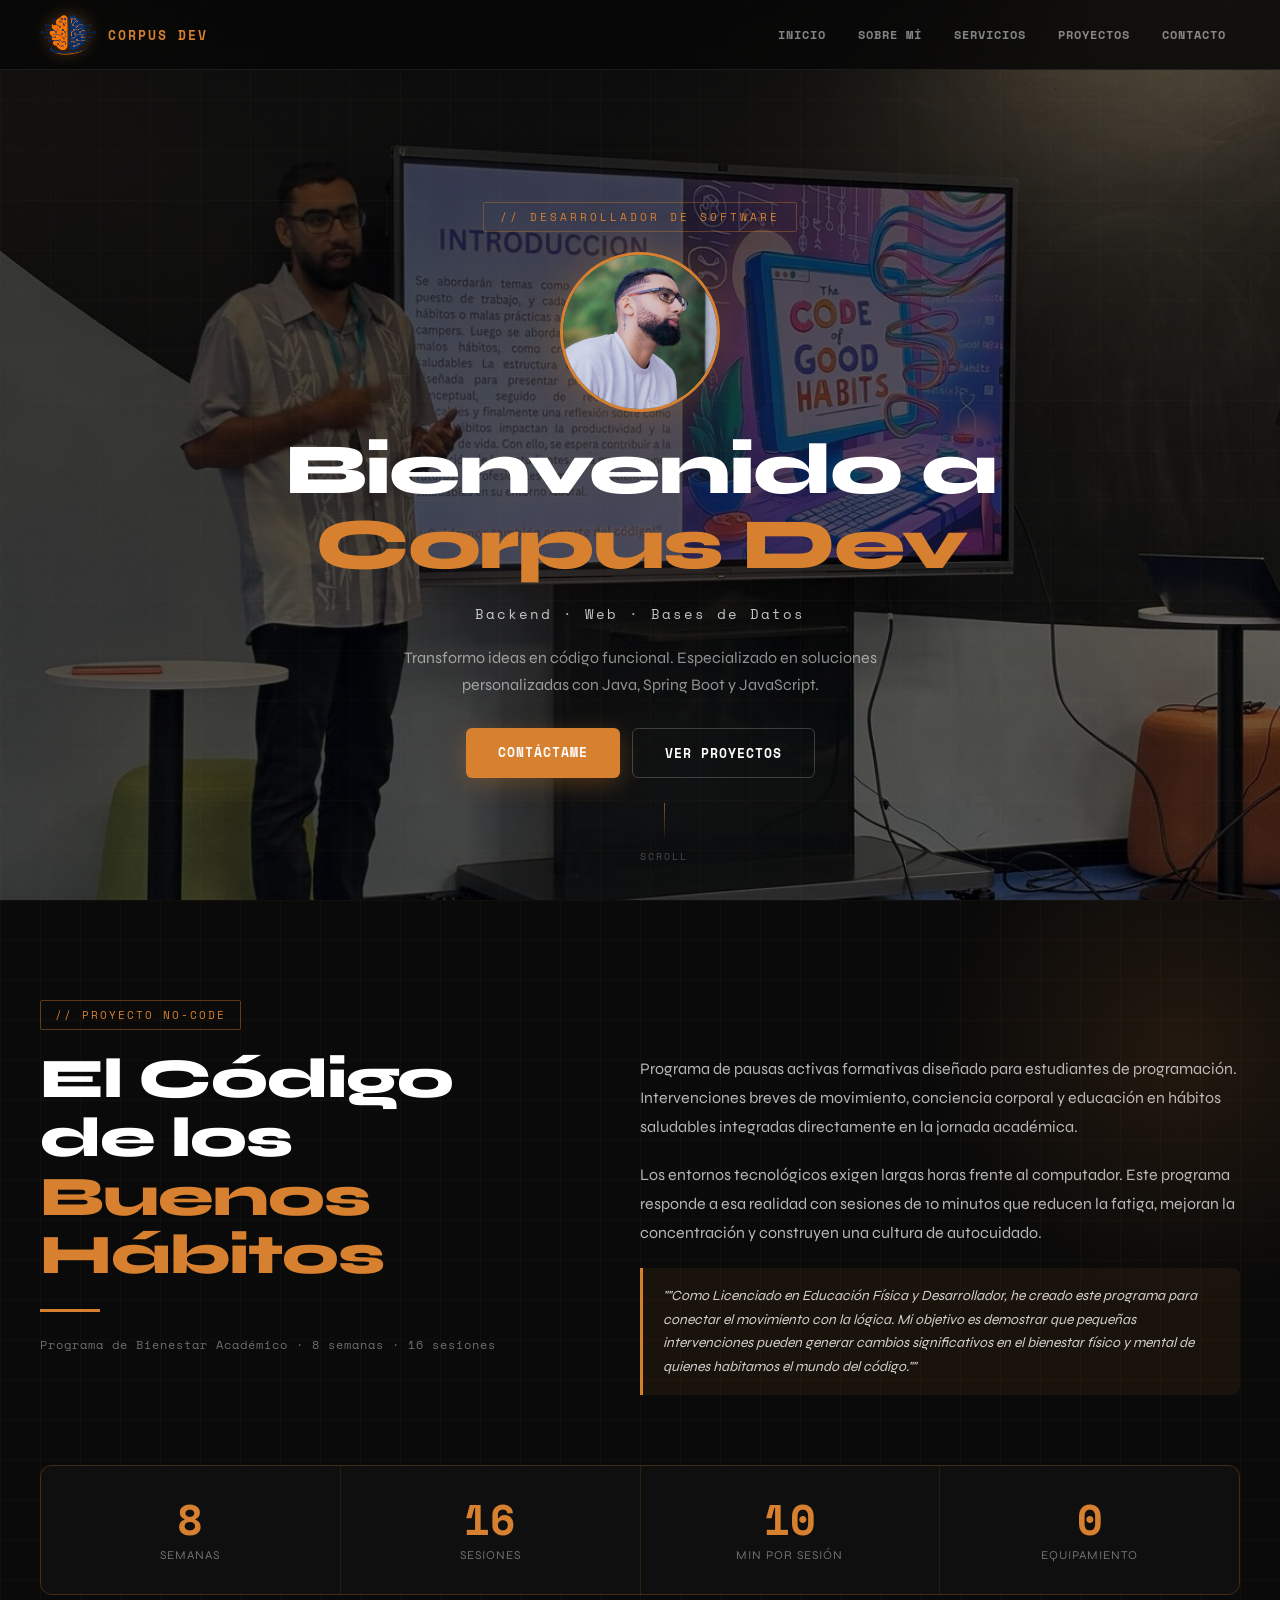
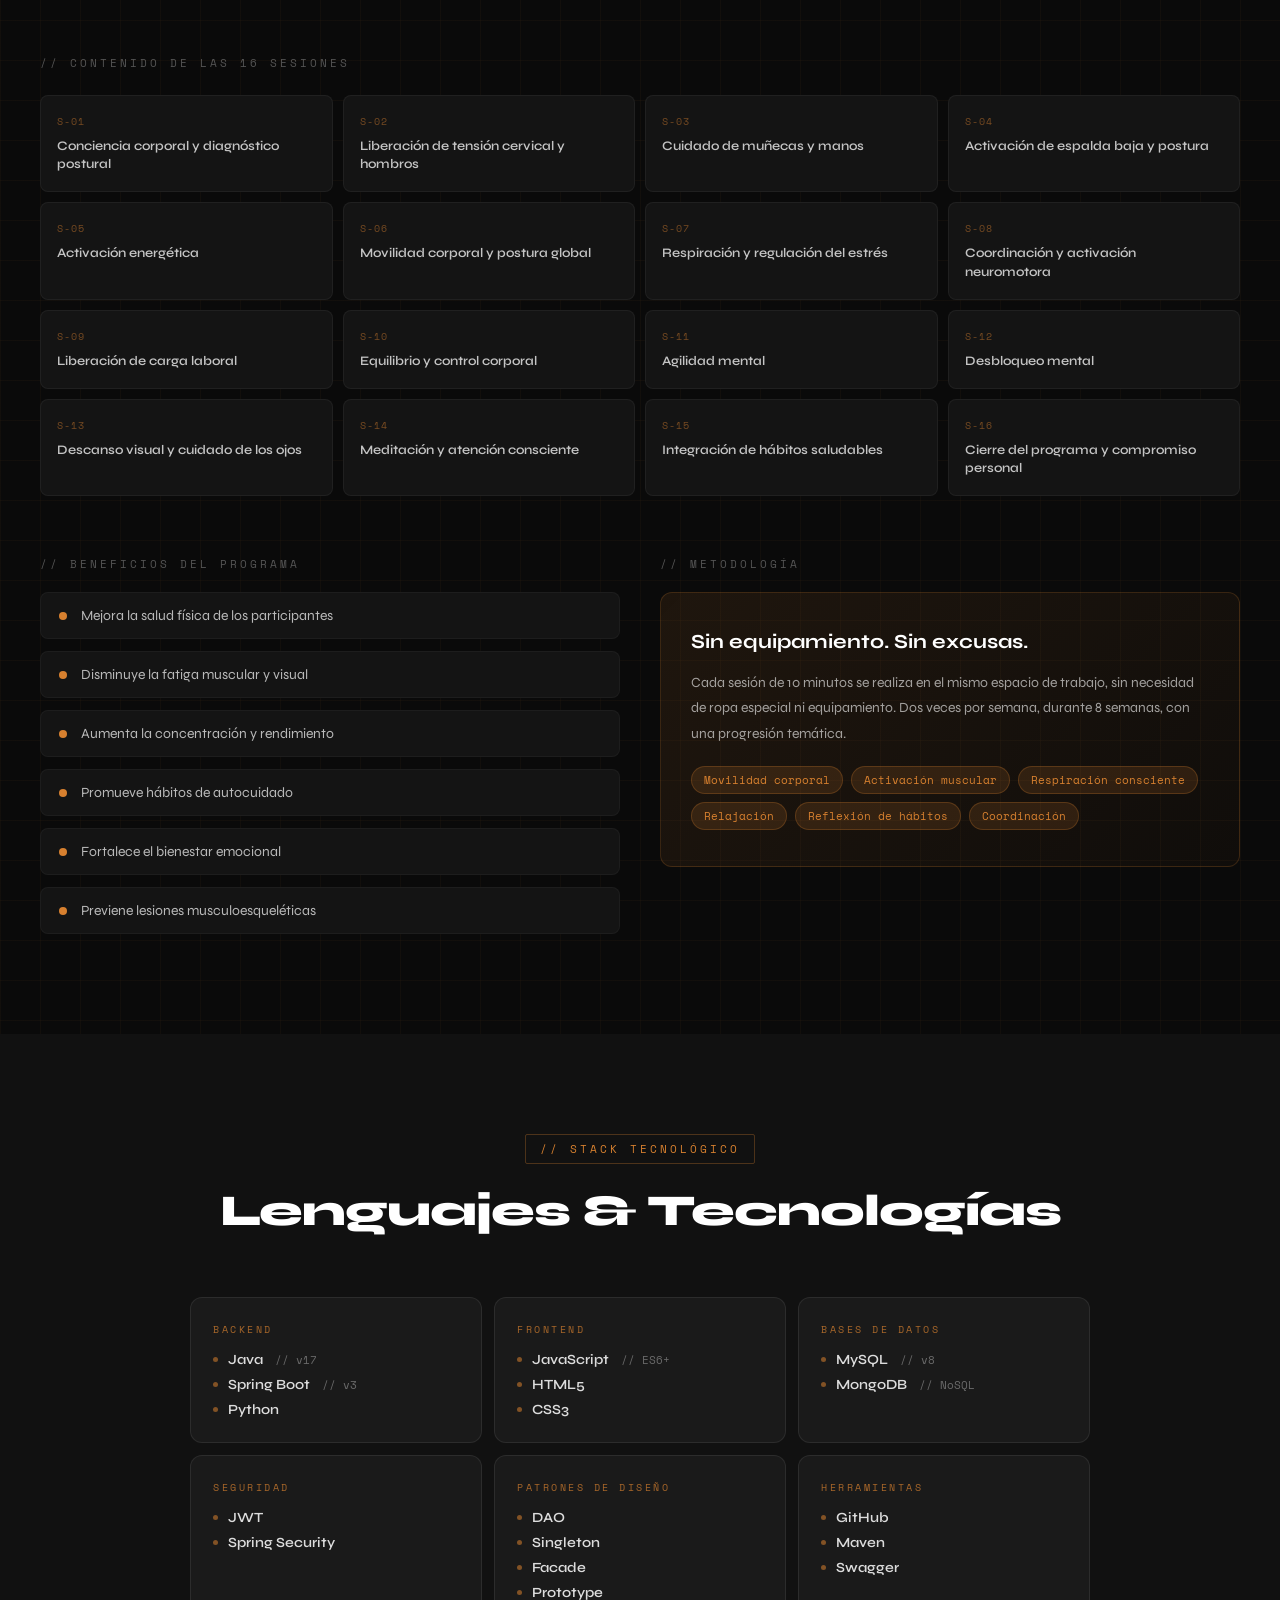
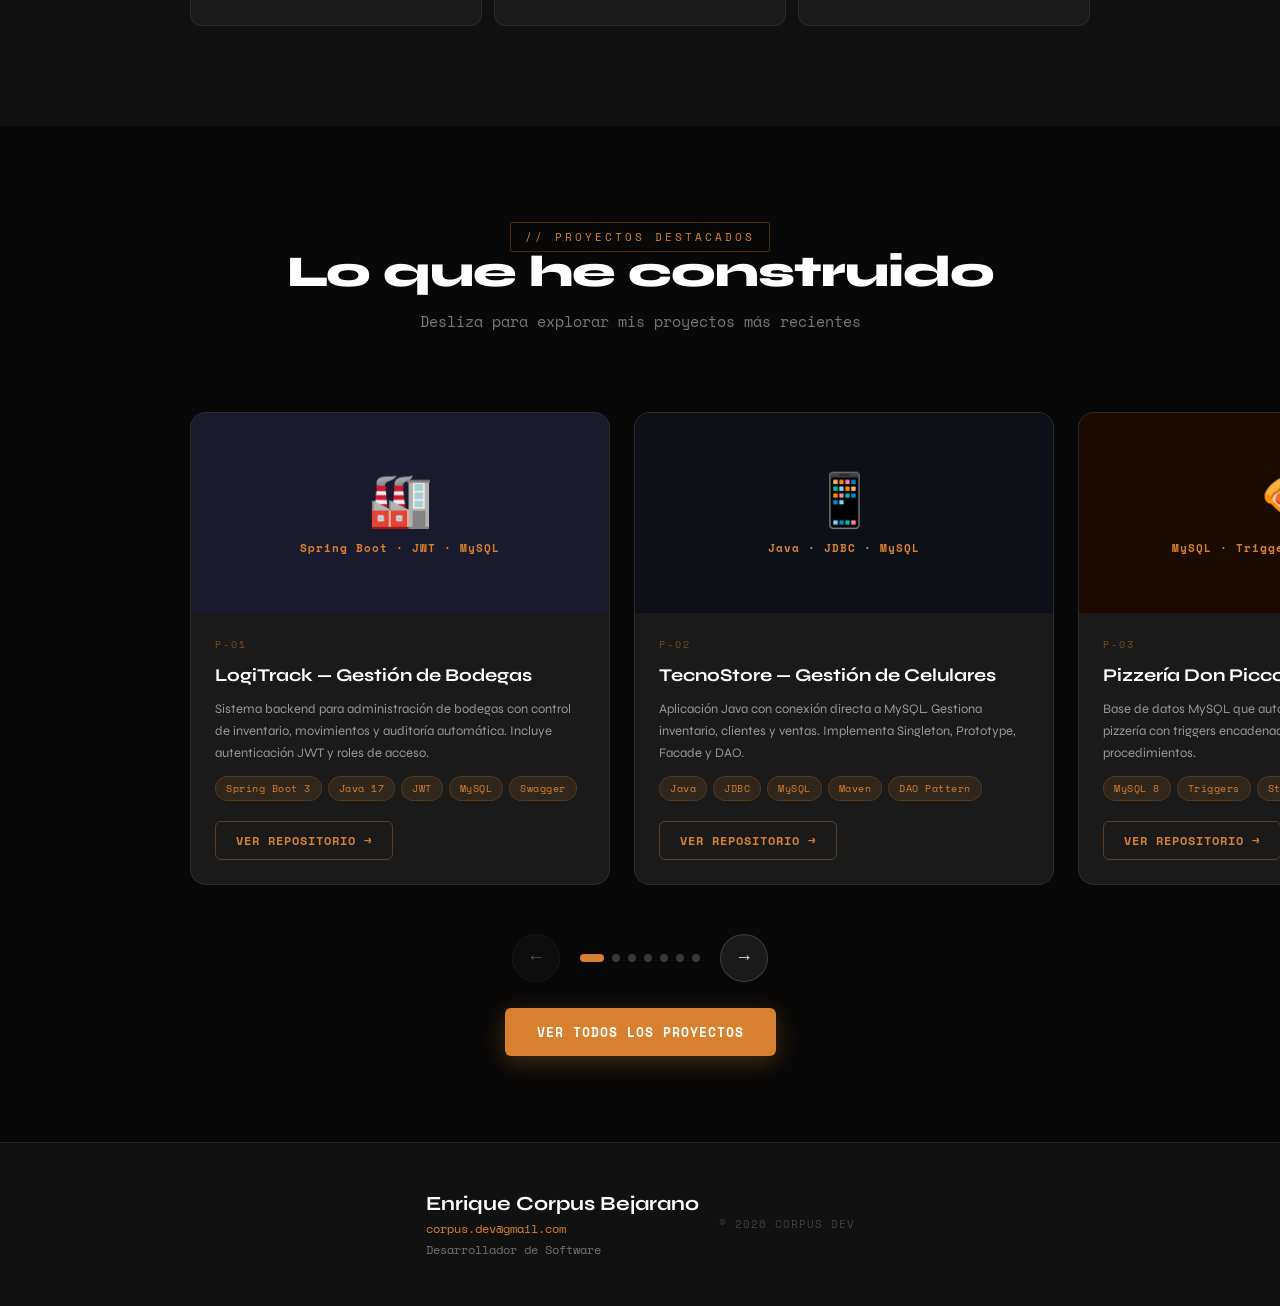
==== index.html @ 76b20036 "Feat: :sparkles: Update designe" ====
<!DOCTYPE html>
<html lang="es">
<head>
    <meta charset="UTF-8">
    <meta name="viewport" content="width=device-width, initial-scale=1.0">
    <title>Portafolio Corpus Dev</title>
    <link rel="icon" type="image/png" href="./img/opcion3.png">
    <link rel="preconnect" href="https://fonts.googleapis.com">
    <link rel="preconnect" href="https://fonts.gstatic.com" crossorigin>
    <link href="https://fonts.googleapis.com/css2?family=Space+Mono:wght@400;700&family=Syne:wght@400;600;700;800&display=swap" rel="stylesheet">
    <style>
        /* ============================================================
           VARIABLES & RESET
        ============================================================ */
        :root {
            --naranja: #d7802f;
            --naranja-vivo: #f09040;
            --negro: #080808;
            --gris-oscuro: #111111;
            --gris-mid: #1a1a1a;
            --gris-borde: rgba(255,255,255,0.08);
            --blanco: #ffffff;
            --blanco-suave: rgba(255,255,255,0.75);
            --font-display: 'Syne', sans-serif;
            --font-mono: 'Space Mono', monospace;
        }

        *, *::before, *::after { box-sizing: border-box; margin: 0; padding: 0; }

        html { scroll-behavior: smooth; }

        body {
            background: var(--negro);
            color: var(--blanco);
            font-family: var(--font-display);
            overflow-x: hidden;
        }

        .container {
            max-width: 1280px;
            margin: 0 auto;
            padding: 0 32px;
        }

        /* ============================================================
           HEADER / NAV
        ============================================================ */
        header {
            position: fixed;
            top: 0; left: 0; right: 0;
            z-index: 100;
            padding: 0 40px;
            height: 70px;
            display: flex;
            align-items: center;
            justify-content: space-between;
            background: rgba(8,8,8,0.85);
            backdrop-filter: blur(20px);
            border-bottom: 1px solid var(--gris-borde);
            transition: background 0.3s;
        }

        .logo-link {
            display: flex;
            align-items: center;
            gap: 12px;
            text-decoration: none;
        }

        .logo-img {
            height: 40px;
            width: auto;
            filter: drop-shadow(0 0 8px rgba(215,128,47,0.4));
            transition: filter 0.3s;
        }

        .logo-img:hover { filter: drop-shadow(0 0 14px rgba(215,128,47,0.8)); }

        .logo-texto {
            font-family: var(--font-mono);
            font-size: 13px;
            font-weight: 700;
            color: var(--naranja);
            letter-spacing: 2px;
        }

        header nav {
            display: flex;
            align-items: center;
            gap: 4px;
        }

        header nav a {
            font-family: var(--font-mono);
            font-size: 12px;
            font-weight: 700;
            color: rgba(255,255,255,0.5);
            text-decoration: none;
            padding: 8px 14px;
            border-radius: 6px;
            letter-spacing: 1px;
            text-transform: uppercase;
            transition: color 0.2s, background 0.2s;
        }

        header nav a:hover {
            color: var(--naranja);
            background: rgba(215,128,47,0.08);
        }

        /* ============================================================
           HERO / PERFIL
        ============================================================ */
        #perfil {
            min-height: 100vh;
            display: flex;
            align-items: center;
            justify-content: center;
            text-align: center;
            position: relative;
            overflow: hidden;
            background-image:
                linear-gradient(135deg, rgba(0,0,0,0.75), rgba(0,0,0,0.55)),
                url(./img/portada.jpeg);
            background-repeat: no-repeat;
            background-size: cover;
            background-position: center top;
            background-attachment: fixed;
        }

        /* Overlay grid sutil encima de la foto */
        #perfil::before {
            content: '';
            position: absolute;
            inset: 0;
            background-image:
                linear-gradient(rgba(215,128,47,0.03) 1px, transparent 1px),
                linear-gradient(90deg, rgba(215,128,47,0.03) 1px, transparent 1px);
            background-size: 50px 50px;
            pointer-events: none;
        }

        /* Orbe central naranja suave */
        #perfil::after {
            content: '';
            position: absolute;
            top: 50%; left: 50%;
            transform: translate(-50%, -50%);
            width: 700px; height: 700px;
            background: radial-gradient(circle, rgba(215,128,47,0.07) 0%, transparent 65%);
            pointer-events: none;
        }

        .perfil-inner {
            position: relative;
            z-index: 1;
            display: flex;
            flex-direction: column;
            align-items: center;
            gap: 20px;
            padding-top: 80px;
        }

        .perfil-badge {
            font-family: var(--font-mono);
            font-size: 11px;
            color: var(--naranja);
            letter-spacing: 3px;
            text-transform: uppercase;
            border: 1px solid rgba(215,128,47,0.35);
            padding: 6px 16px;
            border-radius: 2px;
            animation: fadeDown 0.8s ease both;
        }

        .perfil-imagen {
            width: 160px;
            height: 160px;
            border-radius: 50%;
            object-fit: cover;
            border: 3px solid var(--naranja);
            box-shadow: 0 0 40px rgba(215,128,47,0.25), 0 0 80px rgba(215,128,47,0.1);
            animation: fadeDown 0.8s 0.1s ease both;
            transition: box-shadow 0.3s, transform 0.3s;
        }

        .perfil-imagen:hover {
            transform: scale(1.05);
            box-shadow: 0 0 60px rgba(215,128,47,0.4), 0 0 100px rgba(215,128,47,0.15);
        }

        #perfil h1 {
            font-size: clamp(42px, 7vw, 72px);
            font-weight: 800;
            line-height: 1.05;
            letter-spacing: -2px;
            animation: fadeDown 0.8s 0.2s ease both;
        }

        #perfil h1 span { color: var(--naranja); }

        .subtitulo {
            font-family: var(--font-mono);
            font-size: 14px;
            color: var(--blanco-suave);
            letter-spacing: 2px;
            animation: fadeDown 0.8s 0.3s ease both;
        }

        .descripcion-perfil {
            max-width: 520px;
            font-size: 16px;
            color: rgba(255,255,255,0.55);
            line-height: 1.7;
            animation: fadeDown 0.8s 0.4s ease both;
        }

        .perfil-ctas {
            display: flex;
            gap: 12px;
            margin-top: 10px;
            flex-wrap: wrap;
            justify-content: center;
            animation: fadeDown 0.8s 0.5s ease both;
        }

        .btn-primary {
            background: var(--naranja);
            color: #fff;
            font-family: var(--font-mono);
            font-size: 13px;
            font-weight: 700;
            letter-spacing: 1px;
            text-transform: uppercase;
            text-decoration: none;
            padding: 14px 32px;
            border-radius: 6px;
            border: none;
            cursor: pointer;
            transition: background 0.2s, transform 0.2s, box-shadow 0.2s;
            box-shadow: 0 6px 24px rgba(215,128,47,0.3);
        }

        .btn-primary:hover {
            background: var(--naranja-vivo);
            transform: translateY(-3px);
            box-shadow: 0 12px 36px rgba(215,128,47,0.5);
        }

        .btn-outline {
            background: transparent;
            color: var(--blanco);
            font-family: var(--font-mono);
            font-size: 13px;
            font-weight: 700;
            letter-spacing: 1px;
            text-transform: uppercase;
            text-decoration: none;
            padding: 14px 32px;
            border-radius: 6px;
            border: 1px solid rgba(255,255,255,0.2);
            transition: border-color 0.2s, color 0.2s, transform 0.2s;
        }

        .btn-outline:hover {
            border-color: var(--naranja);
            color: var(--naranja);
            transform: translateY(-3px);
        }

        .scroll-hint {
            position: absolute;
            bottom: 36px;
            left: 50%;
            transform: translateX(-50%);
            display: flex;
            flex-direction: column;
            align-items: center;
            gap: 6px;
            animation: fadeDown 1s 0.8s ease both;
        }

        .scroll-hint span {
            font-family: var(--font-mono);
            font-size: 10px;
            color: rgba(255,255,255,0.25);
            letter-spacing: 2px;
            text-transform: uppercase;
        }

        .scroll-line {
            width: 1px;
            height: 40px;
            background: linear-gradient(to bottom, rgba(215,128,47,0.6), transparent);
            animation: scrollPulse 2s infinite;
        }

        /* ============================================================
           SECCIÓN: HÁBITOS (heredada, mínimos cambios)
        ============================================================ */
        #habitos-section {
            position: relative;
            background: #0a0a0a;
            overflow: hidden;
            padding: 100px 20px;
        }

        #habitos-section::before {
            content: '';
            position: absolute;
            inset: 0;
            background-image:
                linear-gradient(rgba(215,128,47,0.04) 1px, transparent 1px),
                linear-gradient(90deg, rgba(215,128,47,0.04) 1px, transparent 1px);
            background-size: 40px 40px;
            pointer-events: none;
        }

        #habitos-section::after {
            content: '';
            position: absolute;
            top: -100px; right: -150px;
            width: 500px; height: 500px;
            background: radial-gradient(circle, rgba(215,128,47,0.12) 0%, transparent 70%);
            pointer-events: none;
        }

        .habitos-inner { max-width: 1200px; margin: 0 auto; position: relative; z-index: 1; }

        .habitos-top { display: flex; align-items: flex-start; gap: 60px; margin-bottom: 70px; }

        .habitos-badge {
            display: inline-block;
            font-family: var(--font-mono);
            font-size: 11px;
            color: var(--naranja);
            border: 1px solid rgba(215,128,47,0.4);
            padding: 6px 14px;
            border-radius: 2px;
            letter-spacing: 2px;
            text-transform: uppercase;
            margin-bottom: 20px;
        }

        .habitos-titulo-bloque { flex: 0 0 45%; }

        .habitos-titulo {
            font-family: var(--font-display);
            font-size: clamp(36px, 5vw, 56px);
            font-weight: 800;
            color: white;
            line-height: 1.05;
            letter-spacing: -1px;
        }

        .habitos-titulo span { color: var(--naranja); display: block; }

        .habitos-linea { width: 60px; height: 3px; background: var(--naranja); margin: 24px 0; }

        .habitos-tag-tipo {
            font-family: var(--font-mono);
            font-size: 12px;
            color: rgba(255,255,255,0.4);
            letter-spacing: 1px;
        }

        .habitos-desc-bloque { flex: 1; padding-top: 55px; }

        .habitos-desc { font-size: 16px; color: rgba(255,255,255,0.7); line-height: 1.8; margin-bottom: 20px; }

        .habitos-objetivo {
            background: rgba(215,128,47,0.08);
            border-left: 3px solid var(--naranja);
            padding: 16px 20px;
            border-radius: 0 8px 8px 0;
            font-size: 14px;
            color: rgba(255,255,255,0.8);
            line-height: 1.7;
            font-style: italic;
        }

        .habitos-stats {
            display: grid;
            grid-template-columns: repeat(4, 1fr);
            gap: 1px;
            background: rgba(215,128,47,0.15);
            border: 1px solid rgba(215,128,47,0.15);
            border-radius: 12px;
            overflow: hidden;
            margin-bottom: 60px;
        }

        .stat-item { background: #0f0f0f; padding: 32px 24px; text-align: center; transition: background 0.3s; }
        .stat-item:hover { background: rgba(215,128,47,0.06); }

        .stat-numero {
            font-family: var(--font-mono);
            font-size: 42px;
            font-weight: 700;
            color: var(--naranja);
            line-height: 1;
            margin-bottom: 8px;
        }

        .stat-label { font-size: 12px; color: rgba(255,255,255,0.4); letter-spacing: 1px; text-transform: uppercase; }

        .habitos-sesiones-titulo {
            font-family: var(--font-mono);
            font-size: 11px;
            color: rgba(255,255,255,0.3);
            letter-spacing: 3px;
            text-transform: uppercase;
            margin-bottom: 24px;
        }

        .sesiones-grid {
            display: grid;
            grid-template-columns: repeat(4, 1fr);
            gap: 10px;
            margin-bottom: 60px;
        }

        .sesion-item {
            background: #141414;
            border: 1px solid rgba(255,255,255,0.05);
            border-radius: 8px;
            padding: 18px 16px;
            transition: all 0.3s;
            cursor: default;
            position: relative;
            overflow: hidden;
        }

        .sesion-item::before {
            content: '';
            position: absolute;
            inset: 0;
            background: linear-gradient(135deg, rgba(215,128,47,0.06), transparent);
            opacity: 0;
            transition: opacity 0.3s;
        }

        .sesion-item:hover { border-color: rgba(215,128,47,0.35); transform: translateY(-3px); }
        .sesion-item:hover::before { opacity: 1; }

        .sesion-num {
            font-family: var(--font-mono);
            font-size: 10px;
            color: rgba(215,128,47,0.5);
            letter-spacing: 1px;
            margin-bottom: 8px;
        }

        .sesion-nombre { font-size: 13px; color: rgba(255,255,255,0.75); font-weight: 600; line-height: 1.4; }

        .habitos-bottom { display: grid; grid-template-columns: 1fr 1fr; gap: 40px; align-items: start; }

        .beneficios-titulo {
            font-family: var(--font-mono);
            font-size: 11px;
            color: rgba(255,255,255,0.3);
            letter-spacing: 3px;
            text-transform: uppercase;
            margin-bottom: 20px;
        }

        .beneficios-lista { display: flex; flex-direction: column; gap: 12px; }

        .beneficio-item {
            display: flex;
            align-items: center;
            gap: 14px;
            padding: 14px 18px;
            background: #141414;
            border-radius: 8px;
            border: 1px solid rgba(255,255,255,0.04);
            font-size: 14px;
            color: rgba(255,255,255,0.7);
            transition: all 0.25s;
        }

        .beneficio-item:hover { border-color: rgba(215,128,47,0.3); color: white; transform: translateX(6px); }

        .beneficio-dot { width: 8px; height: 8px; border-radius: 50%; background: var(--naranja); flex-shrink: 0; }

        .metodologia-box {
            background: linear-gradient(135deg, rgba(215,128,47,0.1), rgba(215,128,47,0.03));
            border: 1px solid rgba(215,128,47,0.2);
            border-radius: 12px;
            padding: 36px 30px;
        }

        .metodologia-box h3 { font-size: 20px; font-weight: 700; color: white; margin-bottom: 16px; }

        .metodologia-box p { font-size: 14px; color: rgba(255,255,255,0.6); line-height: 1.8; margin-bottom: 20px; }

        .metodologia-tags { display: flex; flex-wrap: wrap; gap: 8px; }

        .met-tag {
            font-family: var(--font-mono);
            font-size: 11px;
            background: rgba(215,128,47,0.15);
            color: var(--naranja);
            padding: 5px 12px;
            border-radius: 20px;
            border: 1px solid rgba(215,128,47,0.25);
        }

        /* ============================================================
           SECCIÓN: LENGUAJES / STACK
        ============================================================ */
        #lenguajes {
            padding: 100px 20px;
            background: var(--gris-oscuro);
            display: flex;
            flex-direction: column;
            align-items: center;
        }

        .section-label {
            font-family: var(--font-mono);
            font-size: 11px;
            color: var(--naranja);
            letter-spacing: 3px;
            text-transform: uppercase;
            border: 1px solid rgba(215,128,47,0.3);
            padding: 6px 14px;
            border-radius: 2px;
            margin-bottom: 20px;
        }

        #lenguajes h2 {
            font-size: clamp(28px, 4vw, 44px);
            font-weight: 800;
            margin-bottom: 60px;
            text-align: center;
            letter-spacing: -1px;
        }

        .stack-grid {
            display: grid;
            grid-template-columns: repeat(3, 1fr);
            gap: 12px;
            max-width: 900px;
            width: 100%;
        }

        .stack-card {
            background: var(--gris-mid);
            border: 1px solid var(--gris-borde);
            border-radius: 12px;
            padding: 24px 22px;
            transition: border-color 0.25s, background 0.25s, transform 0.25s;
            position: relative;
            overflow: hidden;
        }

        .stack-card::before {
            content: '';
            position: absolute;
            top: 0; left: 0;
            width: 3px;
            height: 0;
            background: var(--naranja);
            border-radius: 0 0 3px 0;
            transition: height 0.3s;
        }

        .stack-card:hover {
            border-color: rgba(215,128,47,0.3);
            background: #1f1f1f;
            transform: translateY(-4px);
        }

        .stack-card:hover::before { height: 100%; }

        .stack-cat {
            font-family: var(--font-mono);
            font-size: 10px;
            letter-spacing: 2.5px;
            text-transform: uppercase;
            color: var(--naranja);
            opacity: 0.75;
            margin-bottom: 14px;
        }

        .stack-items {
            display: flex;
            flex-direction: column;
            gap: 8px;
        }

        .stack-item {
            display: flex;
            align-items: center;
            gap: 10px;
            font-size: 14px;
            font-weight: 600;
            color: rgba(255,255,255,0.85);
            font-family: var(--font-display);
        }

        .stack-item::before {
            content: '';
            width: 5px;
            height: 5px;
            border-radius: 50%;
            background: var(--naranja);
            flex-shrink: 0;
            opacity: 0.55;
        }

        .stack-item .sub {
            font-size: 11px;
            font-weight: 400;
            color: rgba(255,255,255,0.35);
            font-family: var(--font-mono);
            margin-left: 2px;
        }

        @media (max-width: 680px) {
            .stack-grid { grid-template-columns: repeat(2, 1fr); }
        }

        @media (max-width: 400px) {
            .stack-grid { grid-template-columns: 1fr; }
        }

        /* ============================================================
           SECCIÓN: PROYECTOS DESTACADOS — CARRUSEL
        ============================================================ */
        #proyecto {
            padding: 100px 0;
            background: var(--negro);
            overflow: hidden;
        }

        .proyectos-header {
            text-align: center;
            margin-bottom: 64px;
            padding: 0 32px;
        }

        .proyectos-header h2 {
            font-size: clamp(28px, 4vw, 44px);
            font-weight: 800;
            letter-spacing: -1px;
            margin-bottom: 12px;
        }

        .proyectos-header p {
            font-size: 15px;
            color: rgba(255,255,255,0.45);
            font-family: var(--font-mono);
        }

        /* ---- CARRUSEL ---- */
        .carrusel-wrapper {
            position: relative;
        }

        .carrusel-track-outer {
            overflow: hidden;
            padding: 16px 0 40px;
        }

        .carrusel-track {
            display: flex;
            gap: 24px;
            transition: transform 0.5s cubic-bezier(0.25, 0.46, 0.45, 0.94);
            will-change: transform;
            padding: 0 calc((100vw - 900px) / 2);
        }

        .proyecto-card {
            flex: 0 0 420px;
            background: var(--gris-mid);
            border: 1px solid var(--gris-borde);
            border-radius: 16px;
            overflow: hidden;
            transition: border-color 0.3s, box-shadow 0.3s, transform 0.3s;
            display: flex;
            flex-direction: column;
        }

        .proyecto-card:hover {
            border-color: rgba(215,128,47,0.35);
            box-shadow: 0 24px 60px rgba(0,0,0,0.5);
            transform: translateY(-6px);
        }

        .proyecto-imagen-box {
            width: 100%;
            height: 200px;
            display: flex;
            flex-direction: column;
            align-items: center;
            justify-content: center;
            gap: 8px;
            font-size: 52px;
            position: relative;
            overflow: hidden;
        }

        .proyecto-imagen-box img {
            width: 100%;
            height: 100%;
            object-fit: cover;
        }

        .proyecto-stack {
            font-family: var(--font-mono);
            font-size: 11px;
            color: var(--naranja);
            font-weight: 700;
            letter-spacing: 1px;
        }

        .proyecto-contenido {
            padding: 24px;
            display: flex;
            flex-direction: column;
            gap: 12px;
            flex: 1;
        }

        .proyecto-num {
            font-family: var(--font-mono);
            font-size: 10px;
            color: rgba(215,128,47,0.5);
            letter-spacing: 2px;
        }

        .proyecto-titulo {
            font-size: 18px;
            font-weight: 700;
            color: var(--blanco);
            margin: 0;
        }

        .proyecto-descripcion {
            font-size: 13px;
            color: rgba(255,255,255,0.55);
            line-height: 1.7;
            flex: 1;
        }

        .proyecto-tecnologias {
            display: flex;
            flex-wrap: wrap;
            gap: 6px;
        }

        .tech-badge {
            font-family: var(--font-mono);
            font-size: 10px;
            background: rgba(215,128,47,0.12);
            color: var(--naranja);
            padding: 4px 10px;
            border-radius: 20px;
            border: 1px solid rgba(215,128,47,0.2);
            letter-spacing: 0.5px;
        }

        .proyecto-link {
            display: inline-flex;
            align-items: center;
            gap: 8px;
            margin-top: 8px;
            font-family: var(--font-mono);
            font-size: 12px;
            font-weight: 700;
            letter-spacing: 1px;
            text-transform: uppercase;
            text-decoration: none;
            color: var(--naranja);
            border: 1px solid rgba(215,128,47,0.35);
            padding: 10px 20px;
            border-radius: 6px;
            transition: background 0.2s, color 0.2s;
            width: fit-content;
        }

        .proyecto-link:hover {
            background: var(--naranja);
            color: white;
        }

        /* Controles carrusel */
        .carrusel-controles {
            display: flex;
            align-items: center;
            justify-content: center;
            gap: 20px;
            padding: 0 32px;
            margin-top: 8px;
        }

        .carr-btn {
            width: 48px;
            height: 48px;
            border-radius: 50%;
            border: 1px solid rgba(255,255,255,0.15);
            background: var(--gris-mid);
            color: var(--blanco);
            font-size: 18px;
            cursor: pointer;
            display: flex;
            align-items: center;
            justify-content: center;
            transition: all 0.2s;
        }

        .carr-btn:hover {
            border-color: var(--naranja);
            color: var(--naranja);
            background: rgba(215,128,47,0.08);
        }

        .carr-btn:disabled { opacity: 0.3; cursor: not-allowed; }

        .carrusel-dots {
            display: flex;
            gap: 8px;
            align-items: center;
        }

        .carr-dot {
            width: 8px; height: 8px;
            border-radius: 50%;
            background: rgba(255,255,255,0.2);
            border: none;
            cursor: pointer;
            transition: all 0.2s;
            padding: 0;
        }

        .carr-dot.active {
            background: var(--naranja);
            width: 24px;
            border-radius: 4px;
        }

        .ver-todos-wrap {
            text-align: center;
            margin-top: 40px;
        }

        /* ============================================================
           FOOTER / CONTACTO
        ============================================================ */
        #contacto {
            background: var(--gris-oscuro);
            border-top: 1px solid var(--gris-borde);
            padding: 48px 32px;
            display: flex;
            align-items: center;
            justify-content: center;
        }

        #contacto .container {
            display: flex;
            justify-content: space-between;
            align-items: center;
            flex-wrap: wrap;
            gap: 20px;
        }

        .contacto-info-footer {
            display: flex;
            flex-direction: column;
            gap: 4px;
        }

        .contacto-info-footer h2 {
            font-size: 20px;
            font-weight: 700;
        }

        .contacto-info-footer p {
            font-family: var(--font-mono);
            font-size: 12px;
            color: rgba(255,255,255,0.4);
        }

        .contacto-info-footer a {
            font-family: var(--font-mono);
            font-size: 12px;
            color: var(--naranja);
            text-decoration: none;
        }

        .footer-copy {
            font-family: var(--font-mono);
            font-size: 11px;
            color: rgba(255,255,255,0.2);
            letter-spacing: 1px;
        }

        /* ============================================================
           ANIMACIONES
        ============================================================ */
        @keyframes fadeDown {
            from { opacity: 0; transform: translateY(-16px); }
            to   { opacity: 1; transform: translateY(0); }
        }

        @keyframes scrollPulse {
            0%, 100% { opacity: 0.4; transform: scaleY(1); }
            50%       { opacity: 1;   transform: scaleY(1.15); }
        }

        /* ============================================================
           RESPONSIVE
        ============================================================ */
        @media (max-width: 900px) {
            header { padding: 0 20px; }
            header nav a { font-size: 11px; padding: 7px 10px; }
            .habitos-top { flex-direction: column; gap: 30px; }
            .habitos-titulo-bloque { flex: none; }
            .habitos-desc-bloque { padding-top: 0; }
            .habitos-stats { grid-template-columns: repeat(2, 1fr); }
            .sesiones-grid { grid-template-columns: repeat(2, 1fr); }
            .habitos-bottom { grid-template-columns: 1fr; }
            .carrusel-track { padding: 0 20px; }
            .proyecto-card { flex: 0 0 320px; }
        }

        @media (max-width: 600px) {
            header nav { display: none; }
            .sesiones-grid { grid-template-columns: 1fr; }
            .stat-numero { font-size: 32px; }
            .proyecto-card { flex: 0 0 280px; }
            .carrusel-track { padding: 0 16px; }
        }
    </style>
</head>
<body>

    <!-- HEADER -->
    <header>
        <a href="./index.html" class="logo-link">
            <img src="./img/opcion3.png" alt="Corpus Dev Logo" class="logo-img">
            <span class="logo-texto">CORPUS DEV</span>
        </a>
        <nav>
            <a href="./index.html">Inicio</a>
            <a href="./pages/sobre_nosotros.html">Sobre Mí</a>
            <a href="./pages/servicios.html">Servicios</a>
            <a href="./pages/proyectos.html">Proyectos</a>
            <a href="./pages/contacto.html">Contacto</a>
        </nav>
    </header>

    <!-- HERO -->
    <section id="perfil">
        <div class="perfil-inner">
            <span class="perfil-badge">// Desarrollador de Software</span>
            <img src="./img/perfil.jpg" alt="Enrique Corpus" class="perfil-imagen">
            <h1>Bienvenido a<br><span>Corpus Dev</span></h1>
            <p class="subtitulo">Backend · Web · Bases de Datos</p>
            <p class="descripcion-perfil">Transformo ideas en código funcional. Especializado en soluciones personalizadas con Java, Spring Boot y JavaScript.</p>
            <div class="perfil-ctas">
                <a href="./pages/contacto.html" class="btn-primary">Contáctame</a>
                <a href="./pages/proyectos.html" class="btn-outline">Ver Proyectos</a>
            </div>
        </div>
        <div class="scroll-hint">
            <div class="scroll-line"></div>
            <span>Scroll</span>
        </div>
    </section>

    <!-- HÁBITOS -->
    <section id="habitos-section">
        <div class="habitos-inner">
            <div class="habitos-top">
                <div class="habitos-titulo-bloque">
                    <span class="habitos-badge">// Proyecto No-Code</span>
                    <h2 class="habitos-titulo">El Código de los<span>Buenos Hábitos</span></h2>
                    <div class="habitos-linea"></div>
                    <p class="habitos-tag-tipo">Programa de Bienestar Académico · 8 semanas · 16 sesiones</p>
                </div>
                <div class="habitos-desc-bloque">
                    <p class="habitos-desc">Programa de pausas activas formativas diseñado para estudiantes de programación. Intervenciones breves de movimiento, conciencia corporal y educación en hábitos saludables integradas directamente en la jornada académica.</p>
                    <p class="habitos-desc">Los entornos tecnológicos exigen largas horas frente al computador. Este programa responde a esa realidad con sesiones de 10 minutos que reducen la fatiga, mejoran la concentración y construyen una cultura de autocuidado.</p>
                    <div class="habitos-objetivo">""Como Licenciado en Educación Física y Desarrollador, he creado este programa para conectar el movimiento con la lógica. Mi objetivo es demostrar que pequeñas intervenciones pueden generar cambios significativos en el bienestar físico y mental de quienes habitamos el mundo del código.""</div>
                </div>
            </div>

            <div class="habitos-stats">
                <div class="stat-item"><div class="stat-numero">8</div><div class="stat-label">Semanas</div></div>
                <div class="stat-item"><div class="stat-numero">16</div><div class="stat-label">Sesiones</div></div>
                <div class="stat-item"><div class="stat-numero">10</div><div class="stat-label">Min por sesión</div></div>
                <div class="stat-item"><div class="stat-numero">0</div><div class="stat-label">Equipamiento</div></div>
            </div>

            <p class="habitos-sesiones-titulo">// Contenido de las 16 sesiones</p>
            <div class="sesiones-grid">
                <div class="sesion-item"><p class="sesion-num">S-01</p><p class="sesion-nombre">Conciencia corporal y diagnóstico postural</p></div>
                <div class="sesion-item"><p class="sesion-num">S-02</p><p class="sesion-nombre">Liberación de tensión cervical y hombros</p></div>
                <div class="sesion-item"><p class="sesion-num">S-03</p><p class="sesion-nombre">Cuidado de muñecas y manos</p></div>
                <div class="sesion-item"><p class="sesion-num">S-04</p><p class="sesion-nombre">Activación de espalda baja y postura</p></div>
                <div class="sesion-item"><p class="sesion-num">S-05</p><p class="sesion-nombre">Activación energética</p></div>
                <div class="sesion-item"><p class="sesion-num">S-06</p><p class="sesion-nombre">Movilidad corporal y postura global</p></div>
                <div class="sesion-item"><p class="sesion-num">S-07</p><p class="sesion-nombre">Respiración y regulación del estrés</p></div>
                <div class="sesion-item"><p class="sesion-num">S-08</p><p class="sesion-nombre">Coordinación y activación neuromotora</p></div>
                <div class="sesion-item"><p class="sesion-num">S-09</p><p class="sesion-nombre">Liberación de carga laboral</p></div>
                <div class="sesion-item"><p class="sesion-num">S-10</p><p class="sesion-nombre">Equilibrio y control corporal</p></div>
                <div class="sesion-item"><p class="sesion-num">S-11</p><p class="sesion-nombre">Agilidad mental</p></div>
                <div class="sesion-item"><p class="sesion-num">S-12</p><p class="sesion-nombre">Desbloqueo mental</p></div>
                <div class="sesion-item"><p class="sesion-num">S-13</p><p class="sesion-nombre">Descanso visual y cuidado de los ojos</p></div>
                <div class="sesion-item"><p class="sesion-num">S-14</p><p class="sesion-nombre">Meditación y atención consciente</p></div>
                <div class="sesion-item"><p class="sesion-num">S-15</p><p class="sesion-nombre">Integración de hábitos saludables</p></div>
                <div class="sesion-item"><p class="sesion-num">S-16</p><p class="sesion-nombre">Cierre del programa y compromiso personal</p></div>
            </div>

            <div class="habitos-bottom">
                <div>
                    <p class="beneficios-titulo">// Beneficios del programa</p>
                    <div class="beneficios-lista">
                        <div class="beneficio-item"><span class="beneficio-dot"></span>Mejora la salud física de los participantes</div>
                        <div class="beneficio-item"><span class="beneficio-dot"></span>Disminuye la fatiga muscular y visual</div>
                        <div class="beneficio-item"><span class="beneficio-dot"></span>Aumenta la concentración y rendimiento</div>
                        <div class="beneficio-item"><span class="beneficio-dot"></span>Promueve hábitos de autocuidado</div>
                        <div class="beneficio-item"><span class="beneficio-dot"></span>Fortalece el bienestar emocional</div>
                        <div class="beneficio-item"><span class="beneficio-dot"></span>Previene lesiones musculoesqueléticas</div>
                    </div>
                </div>
                <div>
                    <p class="beneficios-titulo">// Metodología</p>
                    <div class="metodologia-box">
                        <h3>Sin equipamiento. Sin excusas.</h3>
                        <p>Cada sesión de 10 minutos se realiza en el mismo espacio de trabajo, sin necesidad de ropa especial ni equipamiento. Dos veces por semana, durante 8 semanas, con una progresión temática.</p>
                        <div class="metodologia-tags">
                            <span class="met-tag">Movilidad corporal</span>
                            <span class="met-tag">Activación muscular</span>
                            <span class="met-tag">Respiración consciente</span>
                            <span class="met-tag">Relajación</span>
                            <span class="met-tag">Reflexión de hábitos</span>
                            <span class="met-tag">Coordinación</span>
                        </div>
                    </div>
                </div>
            </div>
        </div>
    </section>

    <!-- STACK POR CATEGORÍA -->
    <section id="lenguajes">
        <span class="section-label">// Stack Tecnológico</span>
        <h2>Lenguajes & Tecnologías</h2>
        <div class="stack-grid">

            <div class="stack-card">
                <p class="stack-cat">Backend</p>
                <div class="stack-items">
                    <span class="stack-item">Java <span class="sub">// v17</span></span>
                    <span class="stack-item">Spring Boot <span class="sub">// v3</span></span>
                    <span class="stack-item">Python</span>
                </div>
            </div>

            <div class="stack-card">
                <p class="stack-cat">Frontend</p>
                <div class="stack-items">
                    <span class="stack-item">JavaScript <span class="sub">// ES6+</span></span>
                    <span class="stack-item">HTML5</span>
                    <span class="stack-item">CSS3</span>
                </div>
            </div>

            <div class="stack-card">
                <p class="stack-cat">Bases de datos</p>
                <div class="stack-items">
                    <span class="stack-item">MySQL <span class="sub">// v8</span></span>
                    <span class="stack-item">MongoDB <span class="sub">// NoSQL</span></span>
                </div>
            </div>

            <div class="stack-card">
                <p class="stack-cat">Seguridad</p>
                <div class="stack-items">
                    <span class="stack-item">JWT</span>
                    <span class="stack-item">Spring Security</span>
                </div>
            </div>

            <div class="stack-card">
                <p class="stack-cat">Patrones de diseño</p>
                <div class="stack-items">
                    <span class="stack-item">DAO</span>
                    <span class="stack-item">Singleton</span>
                    <span class="stack-item">Facade</span>
                    <span class="stack-item">Prototype</span>
                </div>
            </div>

            <div class="stack-card">
                <p class="stack-cat">Herramientas</p>
                <div class="stack-items">
                    <span class="stack-item">GitHub</span>
                    <span class="stack-item">Maven</span>
                    <span class="stack-item">Swagger</span>
                </div>
            </div>

        </div>
    </section>

    <!-- PROYECTOS — CARRUSEL -->
    <section id="proyecto">
        <div class="proyectos-header">
            <span class="section-label">// Proyectos Destacados</span>
            <h2>Lo que he construido</h2>
            <p>Desliza para explorar mis proyectos más recientes</p>
        </div>

        <div class="carrusel-wrapper">
            <div class="carrusel-track-outer">
                <div class="carrusel-track" id="carruselTrack">

                    <!-- P1: LogiTrack -->
                    <div class="proyecto-card">
                        <div class="proyecto-imagen-box" style="background:#1a1a2e;">
                            <span>🏭</span>
                            <span class="proyecto-stack">Spring Boot · JWT · MySQL</span>
                        </div>
                        <div class="proyecto-contenido">
                            <span class="proyecto-num">P-01</span>
                            <h3 class="proyecto-titulo">LogiTrack — Gestión de Bodegas</h3>
                            <p class="proyecto-descripcion">Sistema backend para administración de bodegas con control de inventario, movimientos y auditoría automática. Incluye autenticación JWT y roles de acceso.</p>
                            <div class="proyecto-tecnologias">
                                <span class="tech-badge">Spring Boot 3</span>
                                <span class="tech-badge">Java 17</span>
                                <span class="tech-badge">JWT</span>
                                <span class="tech-badge">MySQL</span>
                                <span class="tech-badge">Swagger</span>
                            </div>
                            <a href="https://github.com/kikecorpus1/GestionBodegas_SpringBoot" class="proyecto-link" target="_blank">Ver Repositorio →</a>
                        </div>
                    </div>

                    <!-- P2: TecnoStore -->
                    <div class="proyecto-card">
                        <div class="proyecto-imagen-box" style="background:#0d1117;">
                            <span>📱</span>
                            <span class="proyecto-stack">Java · JDBC · MySQL</span>
                        </div>
                        <div class="proyecto-contenido">
                            <span class="proyecto-num">P-02</span>
                            <h3 class="proyecto-titulo">TecnoStore — Gestión de Celulares</h3>
                            <p class="proyecto-descripcion">Aplicación Java con conexión directa a MySQL. Gestiona inventario, clientes y ventas. Implementa Singleton, Prototype, Facade y DAO.</p>
                            <div class="proyecto-tecnologias">
                                <span class="tech-badge">Java</span>
                                <span class="tech-badge">JDBC</span>
                                <span class="tech-badge">MySQL</span>
                                <span class="tech-badge">Maven</span>
                                <span class="tech-badge">DAO Pattern</span>
                            </div>
                            <a href="https://github.com/kikecorpus1/GestionVentaDeCelulares_Java" class="proyecto-link" target="_blank">Ver Repositorio →</a>
                        </div>
                    </div>

                    <!-- P3: Pizzería Don Piccolo -->
                    <div class="proyecto-card">
                        <div class="proyecto-imagen-box" style="background:#1a0a00;">
                            <span>🍕</span>
                            <span class="proyecto-stack">MySQL · Triggers · Procedures</span>
                        </div>
                        <div class="proyecto-contenido">
                            <span class="proyecto-num">P-03</span>
                            <h3 class="proyecto-titulo">Pizzería Don Piccolo — BD Relacional</h3>
                            <p class="proyecto-descripcion">Base de datos MySQL que automatiza operaciones de una pizzería con triggers encadenados, funciones almacenadas y procedimientos.</p>
                            <div class="proyecto-tecnologias">
                                <span class="tech-badge">MySQL 8</span>
                                <span class="tech-badge">Triggers</span>
                                <span class="tech-badge">Stored Procedures</span>
                                <span class="tech-badge">Views</span>
                            </div>
                            <a href="https://github.com/kikecorpus1/PizzeriaDonPiccolo_MYSQL" class="proyecto-link" target="_blank">Ver Repositorio →</a>
                        </div>
                    </div>

                    <!-- P4: Campus Music -->
                    <div class="proyecto-card">
                        <div class="proyecto-imagen-box" style="background:#0a1a0a;">
                            <span>🎵</span>
                            <span class="proyecto-stack">MongoDB · Aggregation · ACID</span>
                        </div>
                        <div class="proyecto-contenido">
                            <span class="proyecto-num">P-04</span>
                            <h3 class="proyecto-titulo">Campus Music — BD NoSQL</h3>
                            <p class="proyecto-descripcion">Sistema MongoDB para escuelas de música con Aggregation Pipeline, transacciones ACID multi-documento y control de acceso por roles.</p>
                            <div class="proyecto-tecnologias">
                                <span class="tech-badge">MongoDB</span>
                                <span class="tech-badge">Aggregation</span>
                                <span class="tech-badge">ACID</span>
                                <span class="tech-badge">JSON Schema</span>
                            </div>
                            <a href="https://github.com/kikecorpus1/CampusMusic_MongoDB" class="proyecto-link" target="_blank">Ver Repositorio →</a>
                        </div>
                    </div>

                    <!-- P5: Poker -->
                    <div class="proyecto-card">
                        <div class="proyecto-imagen-box" style="background:#1a0520;">
                            <span>🃏</span>
                            <span class="proyecto-stack">JavaScript · HTML · CSS</span>
                        </div>
                        <div class="proyecto-contenido">
                            <span class="proyecto-num">P-05</span>
                            <h3 class="proyecto-titulo">Juego de Poker</h3>
                            <p class="proyecto-descripcion">Juego interactivo con lógica completa de evaluación de manos, gestión de apuestas y flujo de partida en JavaScript vanilla.</p>
                            <div class="proyecto-tecnologias">
                                <span class="tech-badge">JavaScript</span>
                                <span class="tech-badge">HTML</span>
                                <span class="tech-badge">CSS</span>
                            </div>
                            <a href="https://kikecorpus1.github.io/JuegoDePoker_JavaScript" class="proyecto-link" target="_blank">Ver Proyecto →</a>
                        </div>
                    </div>

                    <!-- P6: Pokémon -->
                    <div class="proyecto-card">
                        <div class="proyecto-imagen-box" style="background:#1a1400;">
                            <span>⚡</span>
                            <span class="proyecto-stack">JavaScript · REST API</span>
                        </div>
                        <div class="proyecto-contenido">
                            <span class="proyecto-num">P-06</span>
                            <h3 class="proyecto-titulo">Buscador de Pokémon</h3>
                            <p class="proyecto-descripcion">Consume la PokéAPI en tiempo real con filtros dinámicos, manejo de promesas y procesamiento asíncrono de datos JSON.</p>
                            <div class="proyecto-tecnologias">
                                <span class="tech-badge">JavaScript</span>
                                <span class="tech-badge">API REST</span>
                                <span class="tech-badge">Async/Await</span>
                            </div>
                            <a href="https://kikecorpus1.github.io/BuscadorDePokemones_JavaScript" class="proyecto-link" target="_blank">Ver Proyecto →</a>
                        </div>
                    </div>

                    <!-- P7: LMS -->
                    <div class="proyecto-card">
                        <div class="proyecto-imagen-box" style="background:#001a12;">
                            <span>🎓</span>
                            <span class="proyecto-stack">JavaScript · MockAPI</span>
                        </div>
                        <div class="proyecto-contenido">
                            <span class="proyecto-num">P-07</span>
                            <h3 class="proyecto-titulo">Plataforma LMS</h3>
                            <p class="proyecto-descripcion">Academia SWBAR400 con gestión de cursos, docentes y estudiantes. Tres roles diferenciados con su propio panel y funcionalidades.</p>
                            <div class="proyecto-tecnologias">
                                <span class="tech-badge">JavaScript</span>
                                <span class="tech-badge">MockAPI</span>
                                <span class="tech-badge">CSS</span>
                            </div>
                            <a href="https://kikecorpus1.github.io/PlataformaLMS_JavaScript" class="proyecto-link" target="_blank">Ver Proyecto →</a>
                        </div>
                    </div>

                    <!-- P8: Gastos -->
                    <div class="proyecto-card">
                        <div class="proyecto-imagen-box" style="background:#0a0a1a;">
                            <span>💰</span>
                            <span class="proyecto-stack">Python · Consola</span>
                        </div>
                        <div class="proyecto-contenido">
                            <span class="proyecto-num">P-08</span>
                            <h3 class="proyecto-titulo">Simulador de Gastos Diarios</h3>
                            <p class="proyecto-descripcion">Aplicación de consola en Python para registro y análisis de gastos personales con categorías, resúmenes y reportes de balance.</p>
                            <div class="proyecto-tecnologias">
                                <span class="tech-badge">Python</span>
                            </div>
                            <a href="https://github.com/kikecorpus1/SimuladorDeGastosDiario_Python" class="proyecto-link" target="_blank">Ver Repositorio →</a>
                        </div>
                    </div>

                </div><!-- /carrusel-track -->
            </div><!-- /track-outer -->

            <!-- Controles -->
            <div class="carrusel-controles">
                <button class="carr-btn" id="btnPrev" aria-label="Anterior">&#8592;</button>
                <div class="carrusel-dots" id="carruselDots"></div>
                <button class="carr-btn" id="btnNext" aria-label="Siguiente">&#8594;</button>
            </div>
        </div>

        <div class="ver-todos-wrap">
            <a href="./pages/proyectos.html" class="btn-primary">Ver todos los proyectos</a>
        </div>
    </section>

    <!-- FOOTER -->
    <section id="contacto">
        <div class="container">
            <div class="contacto-info-footer">
                <h2>Enrique Corpus Bejarano</h2>
                <a href="mailto:corpus.dev@gmail.com">corpus.dev@gmail.com</a>
                <p>Desarrollador de Software</p>
            </div>
            <span class="footer-copy">© 2026 CORPUS DEV</span>
        </div>
    </section>

    <script>
        // ============================================================
        // CARRUSEL
        // ============================================================
        (function() {
            const track   = document.getElementById('carruselTrack');
            const btnPrev = document.getElementById('btnPrev');
            const btnNext = document.getElementById('btnNext');
            const dotsBox = document.getElementById('carruselDots');

            const CARD_WIDTH = () => {
                const card = track.querySelector('.proyecto-card');
                if (!card) return 444;
                const style = window.getComputedStyle(track);
                const gap   = parseInt(style.gap) || 24;
                return card.offsetWidth + gap;
            };

            const cards      = track.querySelectorAll('.proyecto-card');
            const total      = cards.length;
            const VISIBLE    = () => Math.max(1, Math.floor(track.parentElement.offsetWidth / CARD_WIDTH()));
            let   current    = 0;
            const maxIndex   = () => Math.max(0, total - VISIBLE());

            // Crear dots
            let dots = [];
            for (let i = 0; i <= maxIndex(); i++) {
                const d = document.createElement('button');
                d.className = 'carr-dot' + (i === 0 ? ' active' : '');
                d.setAttribute('aria-label', `Ir al proyecto ${i + 1}`);
                d.addEventListener('click', () => goTo(i));
                dotsBox.appendChild(d);
                dots.push(d);
            }

            function goTo(idx) {
                current = Math.max(0, Math.min(idx, maxIndex()));
                const offset = current * CARD_WIDTH();
                track.style.transform = `translateX(-${offset}px)`;
                dots.forEach((d, i) => d.classList.toggle('active', i === current));
                btnPrev.disabled = current === 0;
                btnNext.disabled = current >= maxIndex();
            }

            btnPrev.addEventListener('click', () => goTo(current - 1));
            btnNext.addEventListener('click', () => goTo(current + 1));

            // Touch / drag
            let startX = 0, isDragging = false;
            track.addEventListener('pointerdown', e => { startX = e.clientX; isDragging = true; });
            window.addEventListener('pointermove', e => { if (!isDragging) return; });
            window.addEventListener('pointerup', e => {
                if (!isDragging) return;
                isDragging = false;
                const diff = startX - e.clientX;
                if (Math.abs(diff) > 50) diff > 0 ? goTo(current + 1) : goTo(current - 1);
            });

            // Init
            goTo(0);

            // Autoplay
            let autoplay = setInterval(() => goTo(current + 1 > maxIndex() ? 0 : current + 1), 5000);
            track.addEventListener('pointerdown', () => clearInterval(autoplay));
            document.getElementById('btnPrev').addEventListener('click', () => clearInterval(autoplay));
            document.getElementById('btnNext').addEventListener('click', () => clearInterval(autoplay));
        })();
    </script>
</body>
</html>
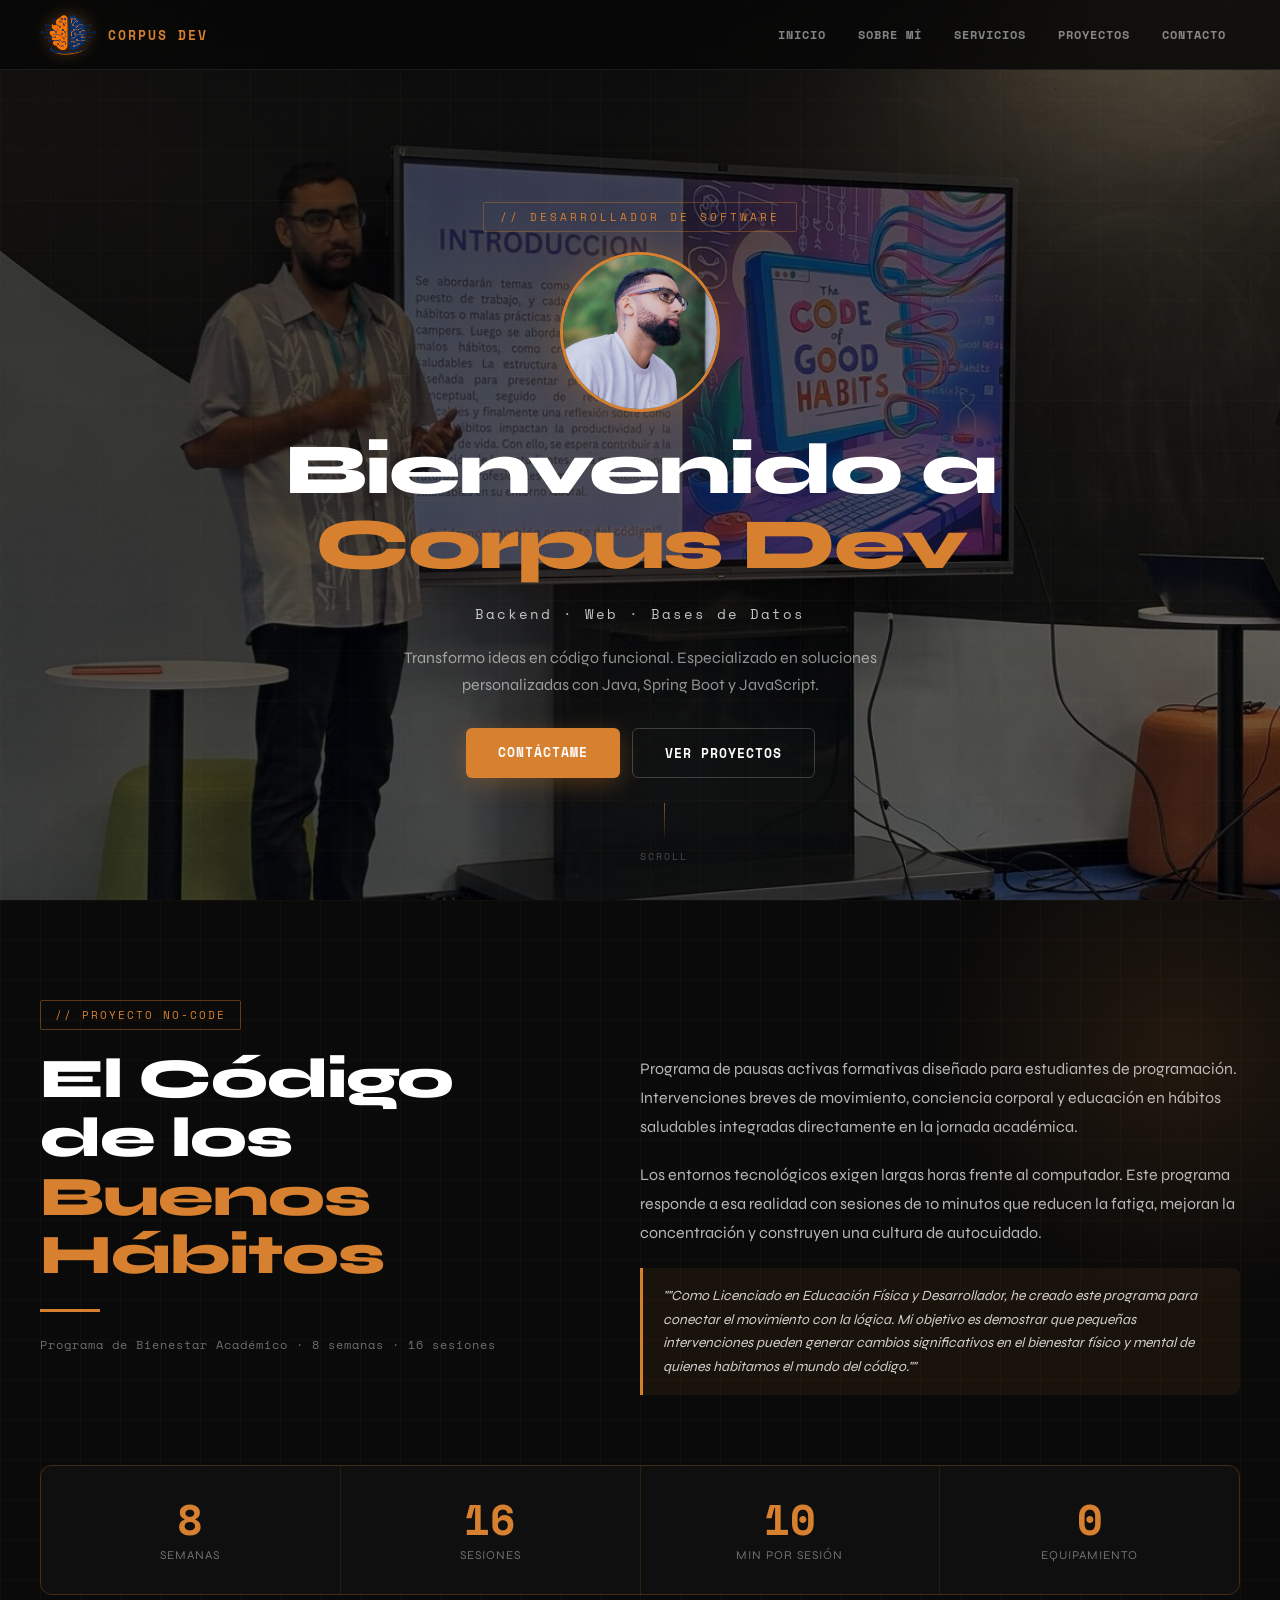
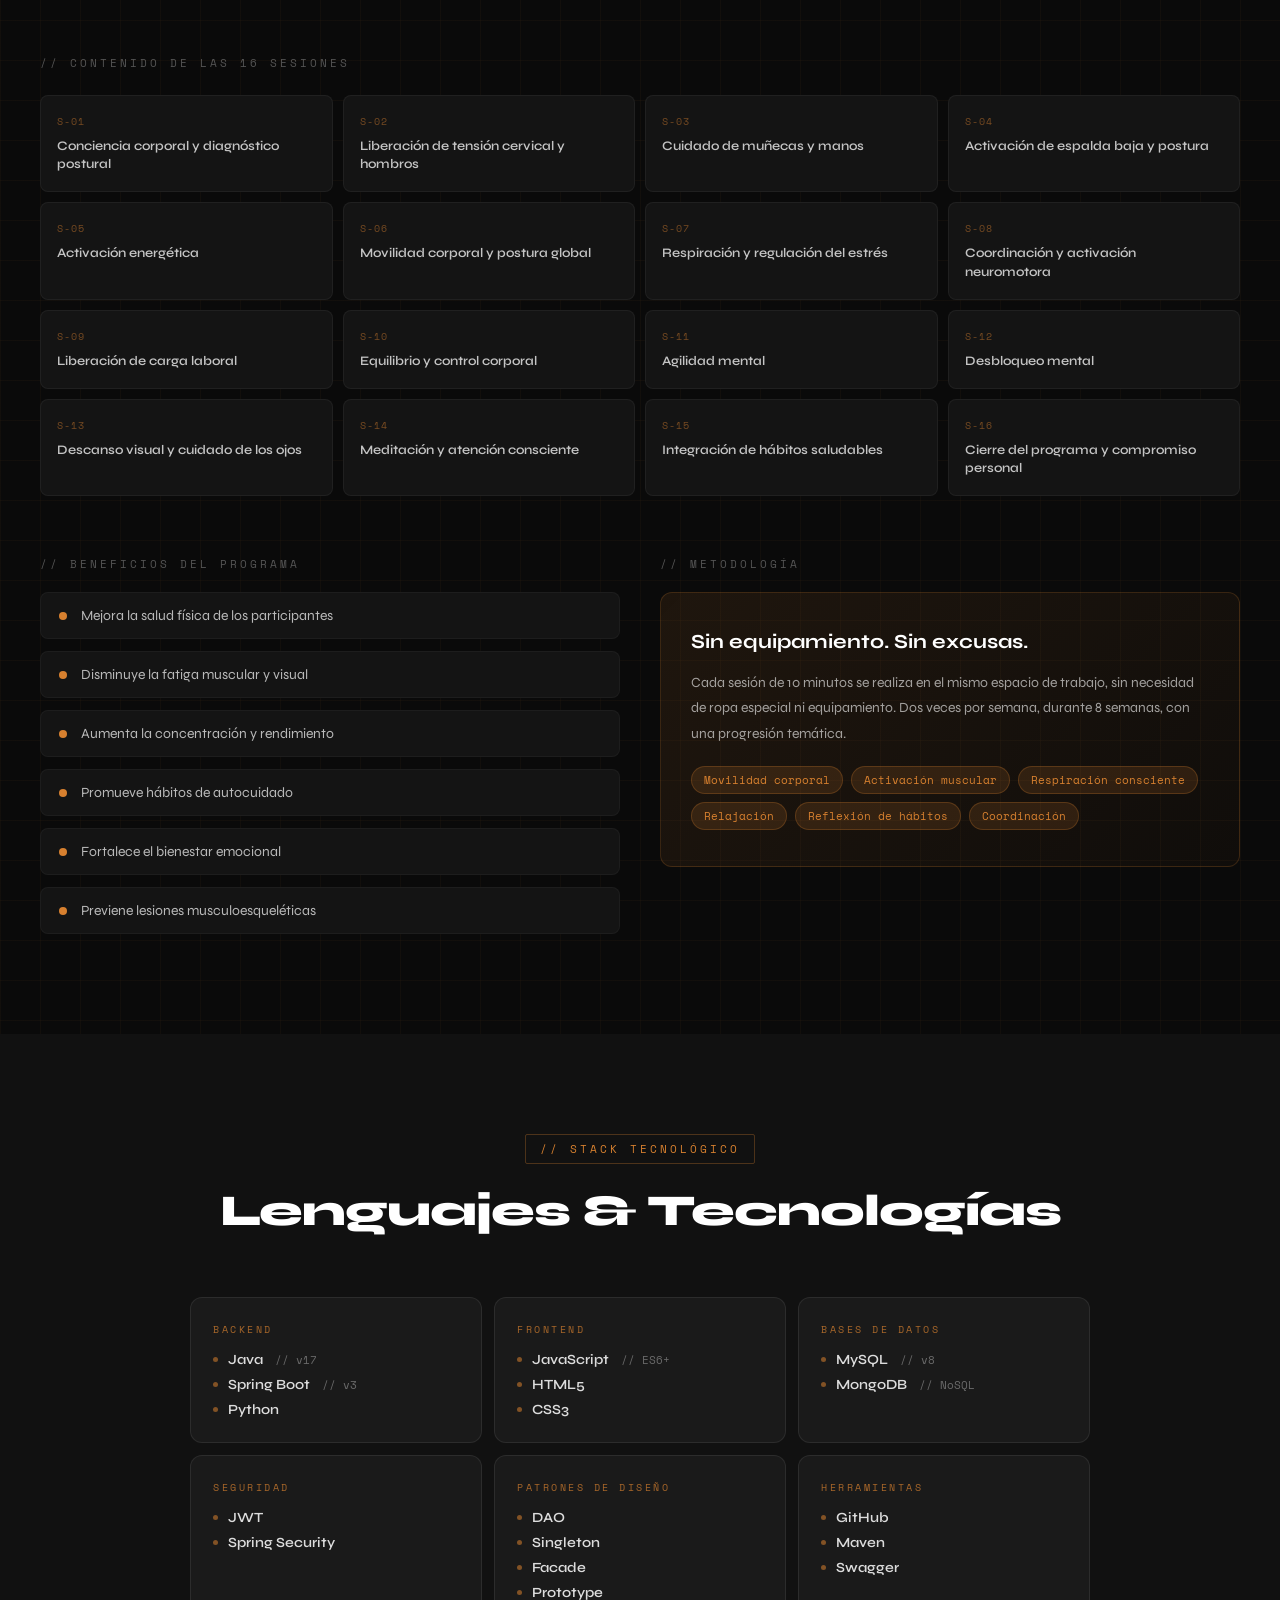
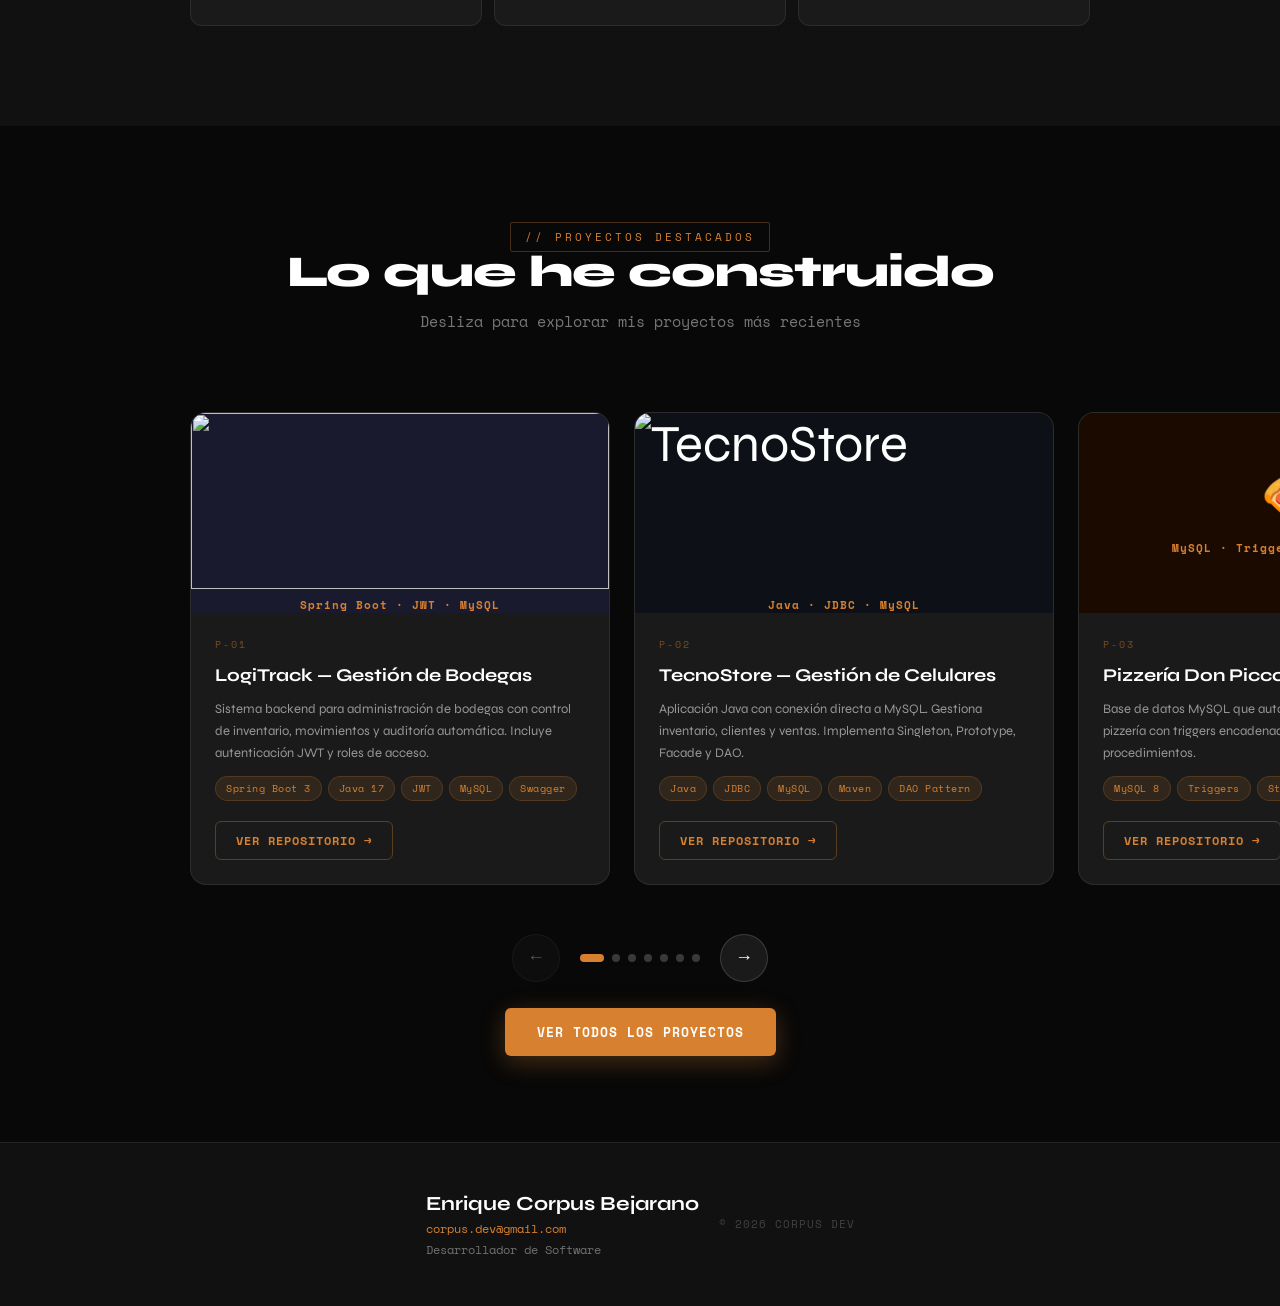
==== commit 59cd2504: "Feat: :sparkles: Update designe" ====
--- a/index.html
+++ b/index.html
@@ -1123,7 +1123,7 @@
                     <!-- P1: LogiTrack -->
                     <div class="proyecto-card">
                         <div class="proyecto-imagen-box" style="background:#1a1a2e;">
-                            <span>🏭</span>
+                            <img src="./img/logitrack.gif" alt="">
                             <span class="proyecto-stack">Spring Boot · JWT · MySQL</span>
                         </div>
                         <div class="proyecto-contenido">
@@ -1144,7 +1144,7 @@
                     <!-- P2: TecnoStore -->
                     <div class="proyecto-card">
                         <div class="proyecto-imagen-box" style="background:#0d1117;">
-                            <span>📱</span>
+                            <img src="./img/tecnostore.gif" alt="TecnoStore">
                             <span class="proyecto-stack">Java · JDBC · MySQL</span>
                         </div>
                         <div class="proyecto-contenido">
@@ -1205,7 +1205,7 @@
                     <!-- P5: Poker -->
                     <div class="proyecto-card">
                         <div class="proyecto-imagen-box" style="background:#1a0520;">
-                            <span>🃏</span>
+                            <img src="./img/poker.gif" alt="">
                             <span class="proyecto-stack">JavaScript · HTML · CSS</span>
                         </div>
                         <div class="proyecto-contenido">
@@ -1224,7 +1224,7 @@
                     <!-- P6: Pokémon -->
                     <div class="proyecto-card">
                         <div class="proyecto-imagen-box" style="background:#1a1400;">
-                            <span>⚡</span>
+                            <img src="./img/pokemon.gif" alt="Pokémon">
                             <span class="proyecto-stack">JavaScript · REST API</span>
                         </div>
                         <div class="proyecto-contenido">
@@ -1243,7 +1243,7 @@
                     <!-- P7: LMS -->
                     <div class="proyecto-card">
                         <div class="proyecto-imagen-box" style="background:#001a12;">
-                            <span>🎓</span>
+                            <img src="./img/lms.gif" alt="LMS">
                             <span class="proyecto-stack">JavaScript · MockAPI</span>
                         </div>
                         <div class="proyecto-contenido">
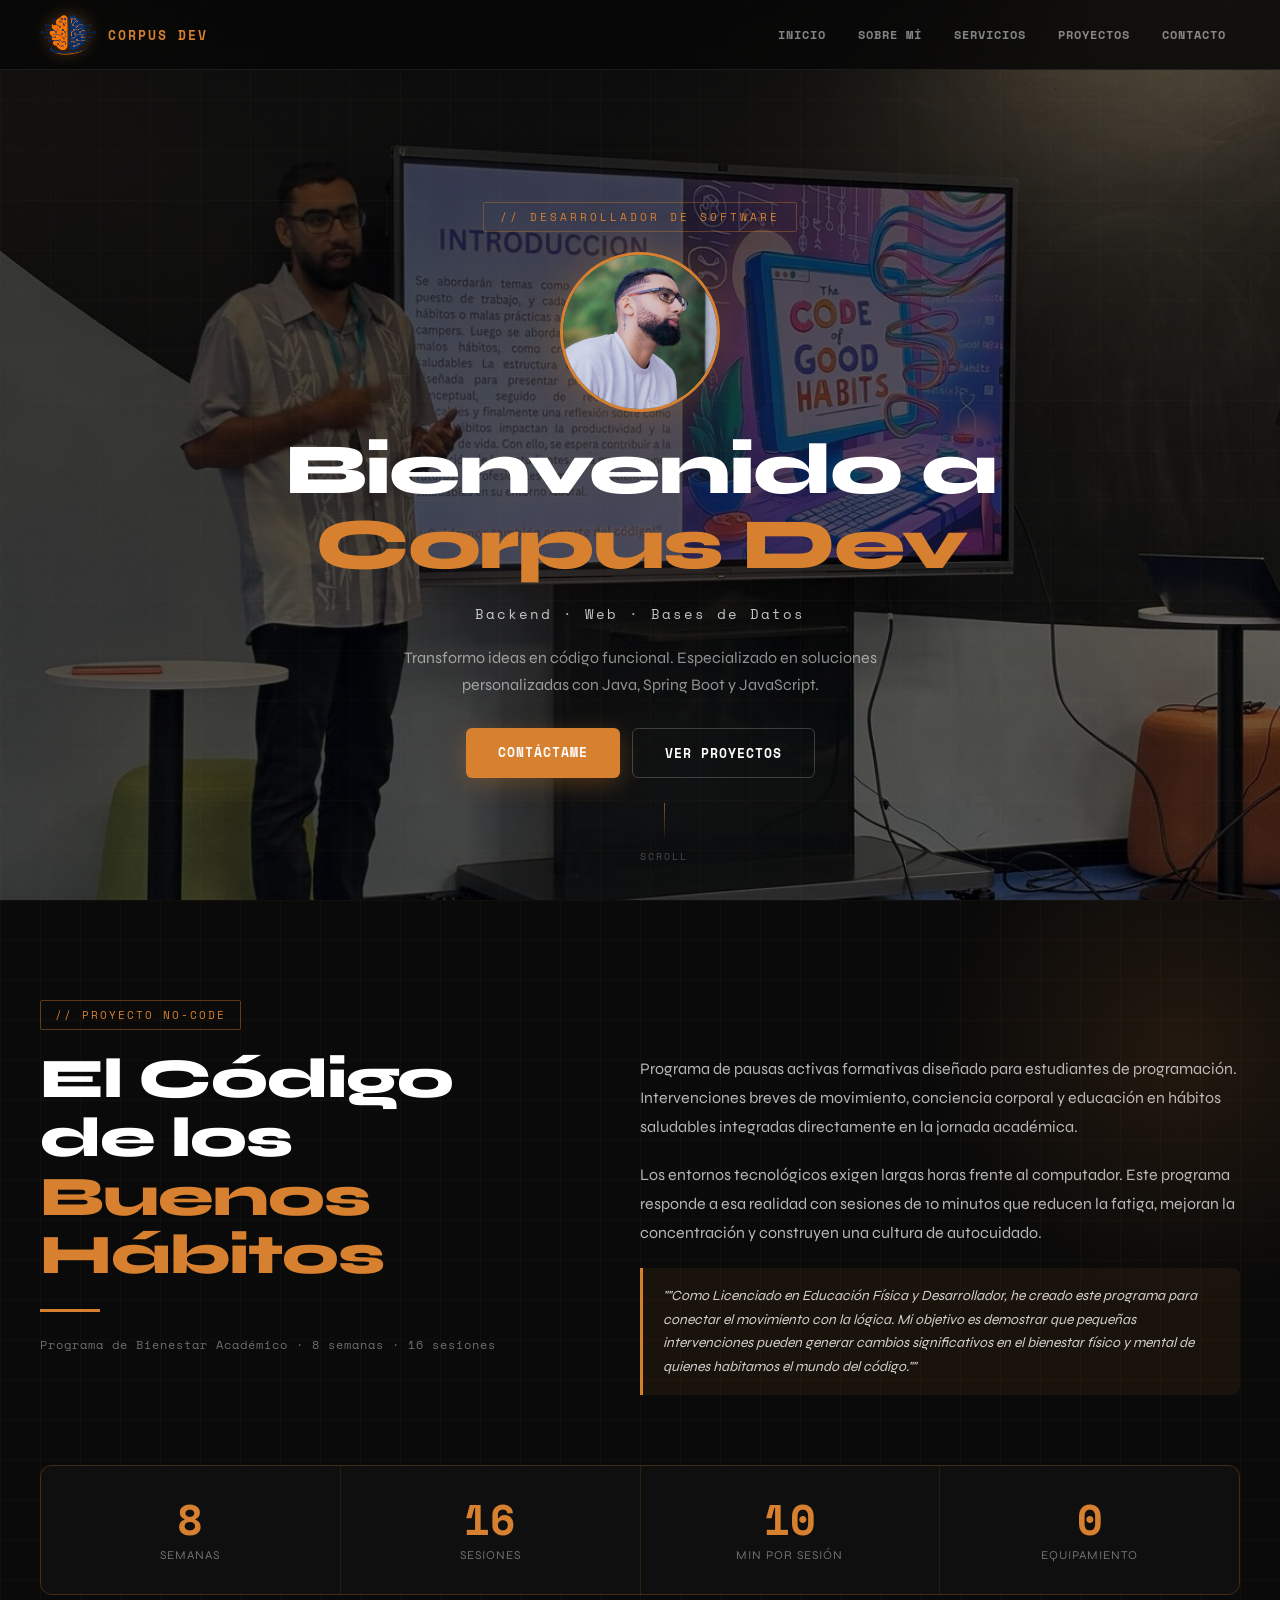
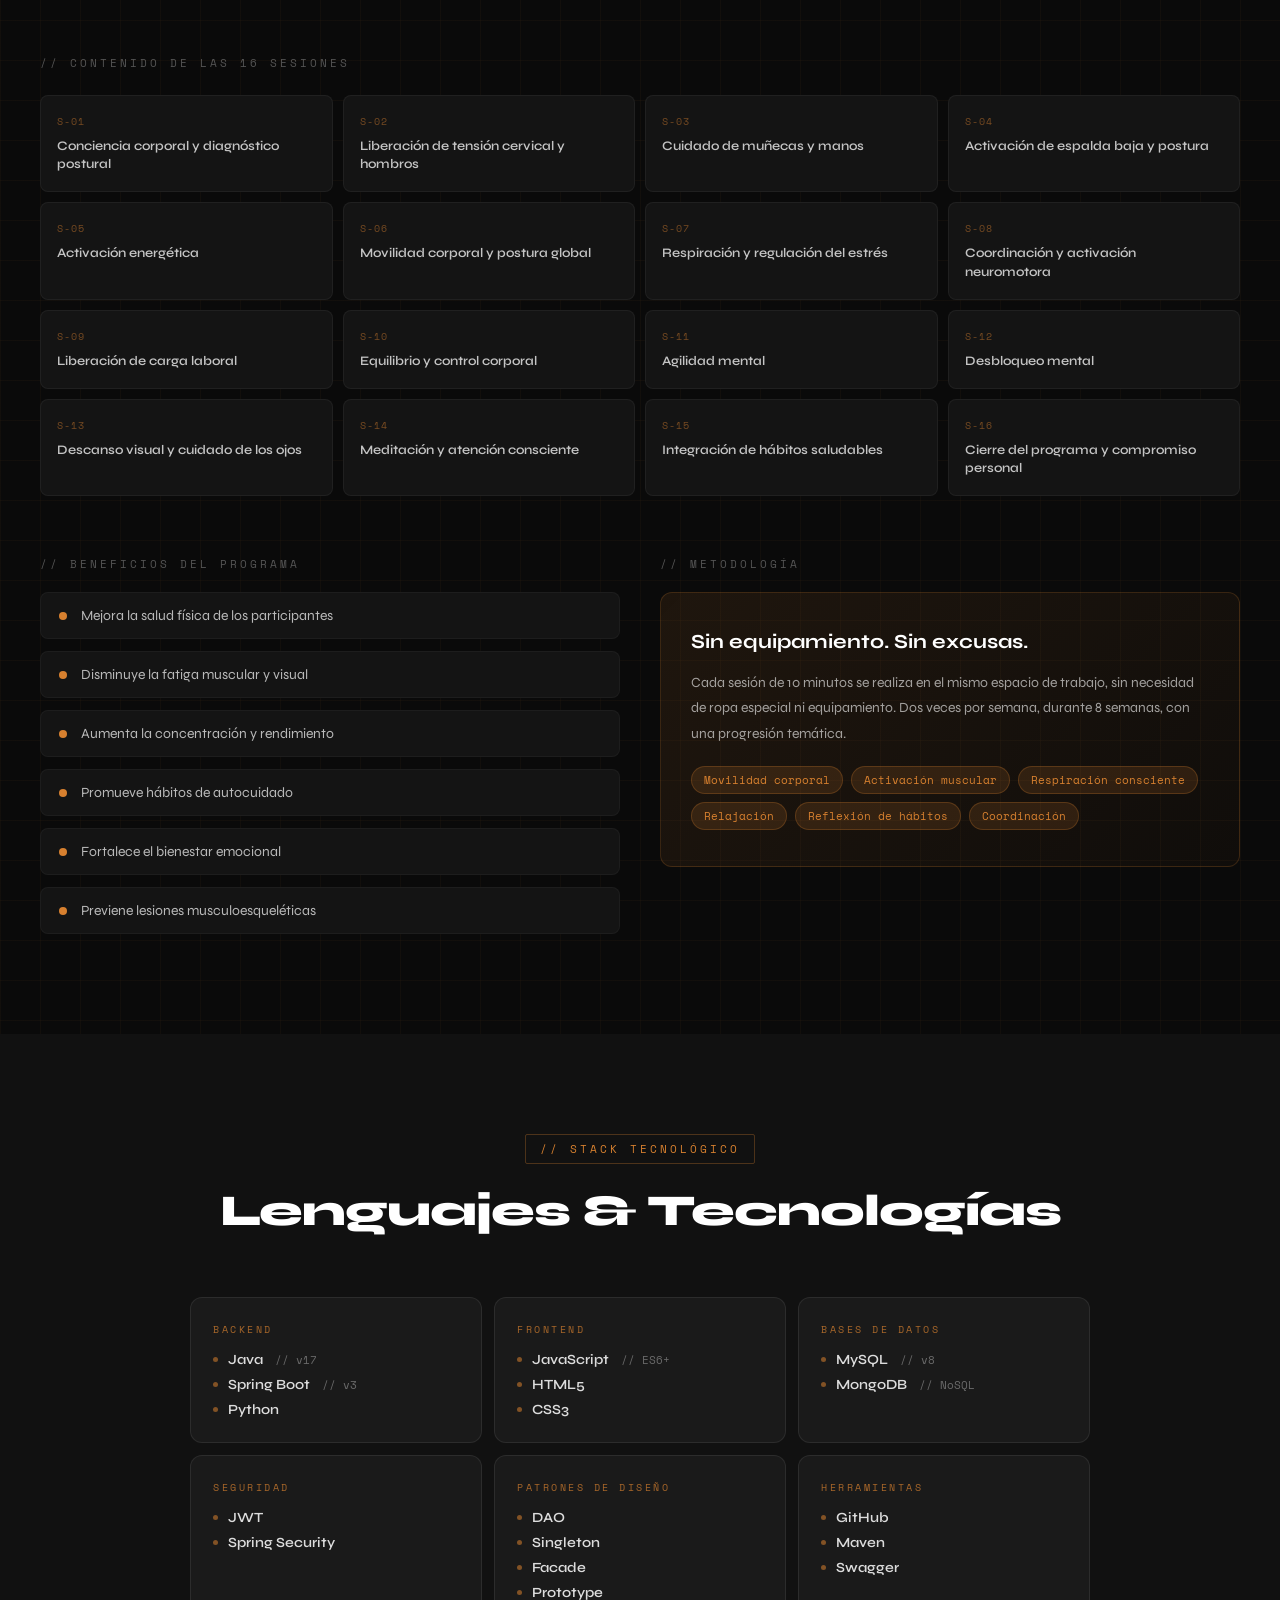
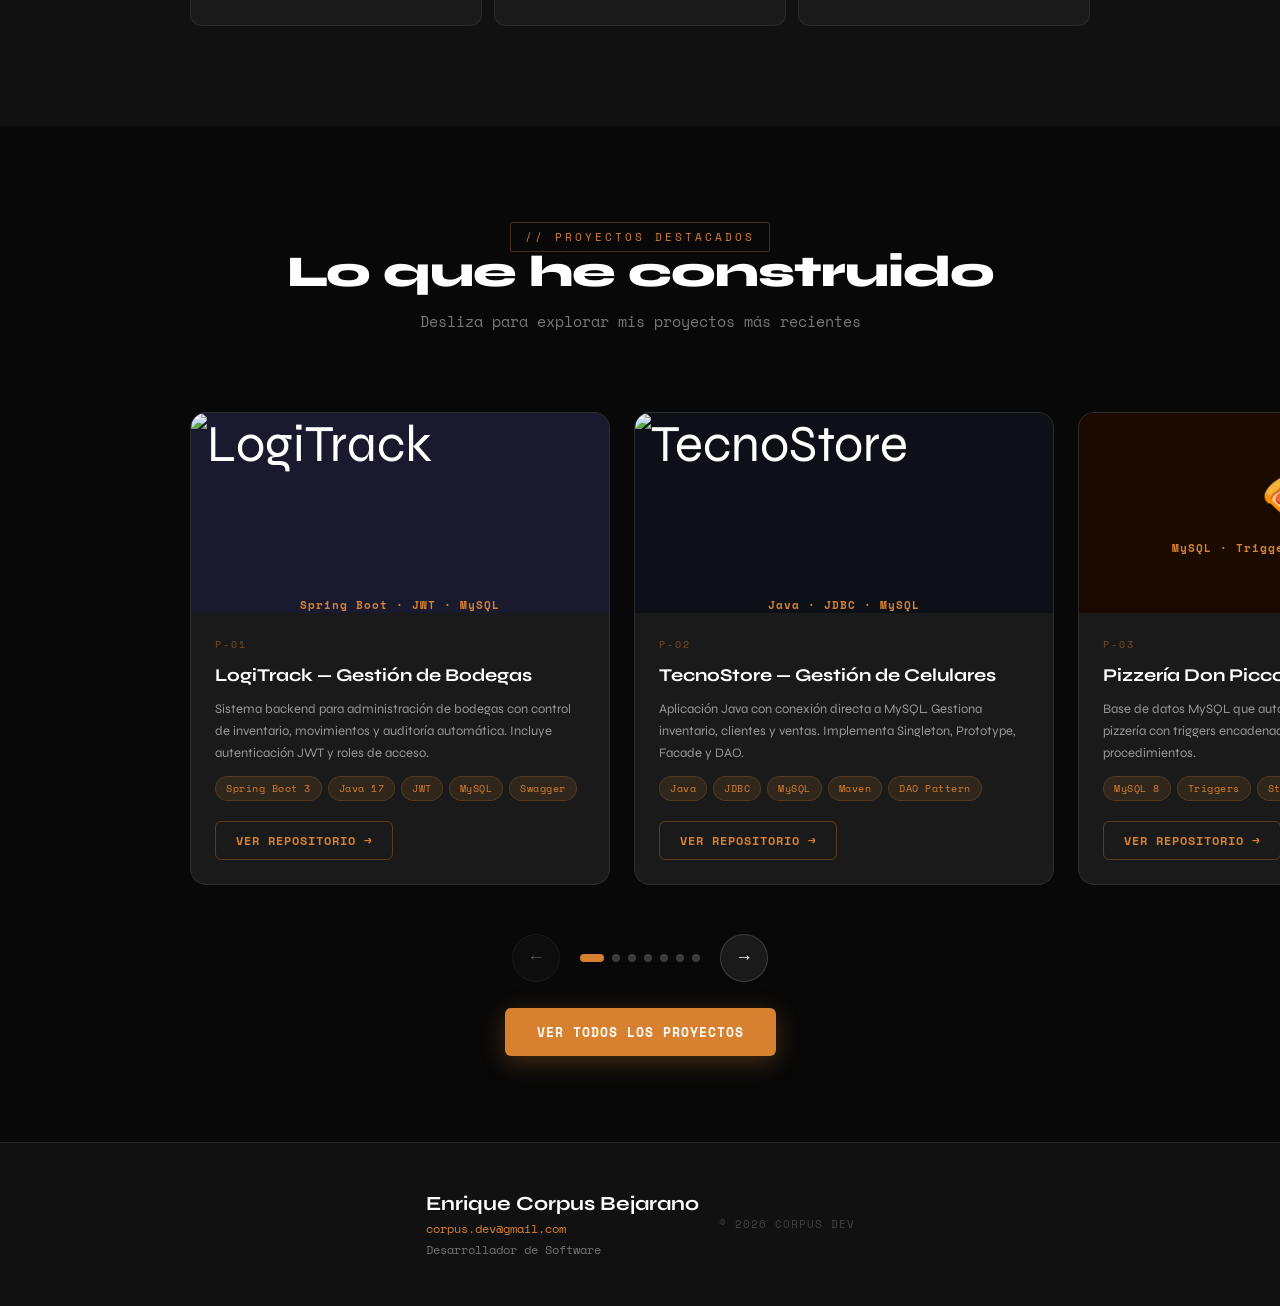
==== commit 078ed674: "Feat: :sparkles: Update designe" ====
--- a/index.html
+++ b/index.html
@@ -1123,7 +1123,7 @@
                     <!-- P1: LogiTrack -->
                     <div class="proyecto-card">
                         <div class="proyecto-imagen-box" style="background:#1a1a2e;">
-                            <img src="./img/logitrack.gif" alt="">
+                            <img src="./img/logitrack.gif" alt="LogiTrack">
                             <span class="proyecto-stack">Spring Boot · JWT · MySQL</span>
                         </div>
                         <div class="proyecto-contenido">
@@ -1144,7 +1144,7 @@
                     <!-- P2: TecnoStore -->
                     <div class="proyecto-card">
                         <div class="proyecto-imagen-box" style="background:#0d1117;">
-                            <img src="./img/tecnostore.gif" alt="TecnoStore">
+                            <img src="./img/ventasCelular.gif" alt="TecnoStore">
                             <span class="proyecto-stack">Java · JDBC · MySQL</span>
                         </div>
                         <div class="proyecto-contenido">
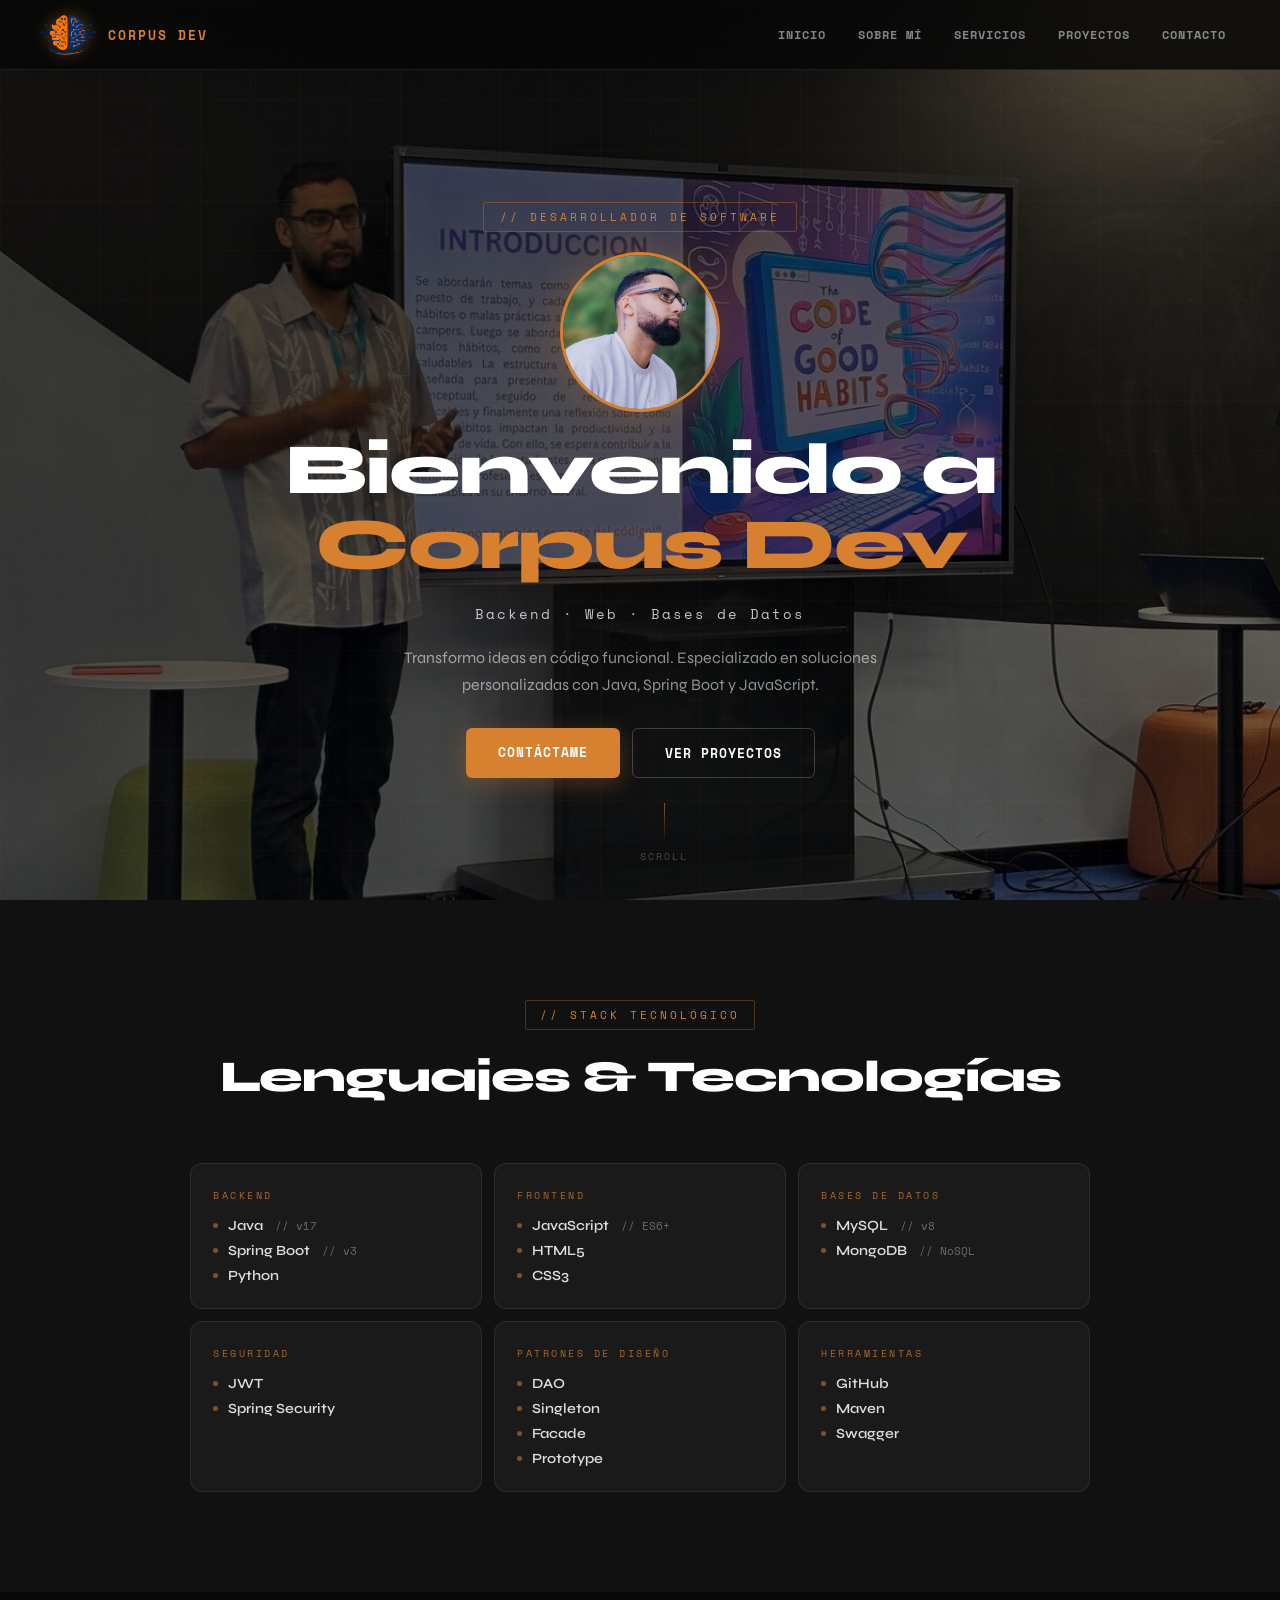
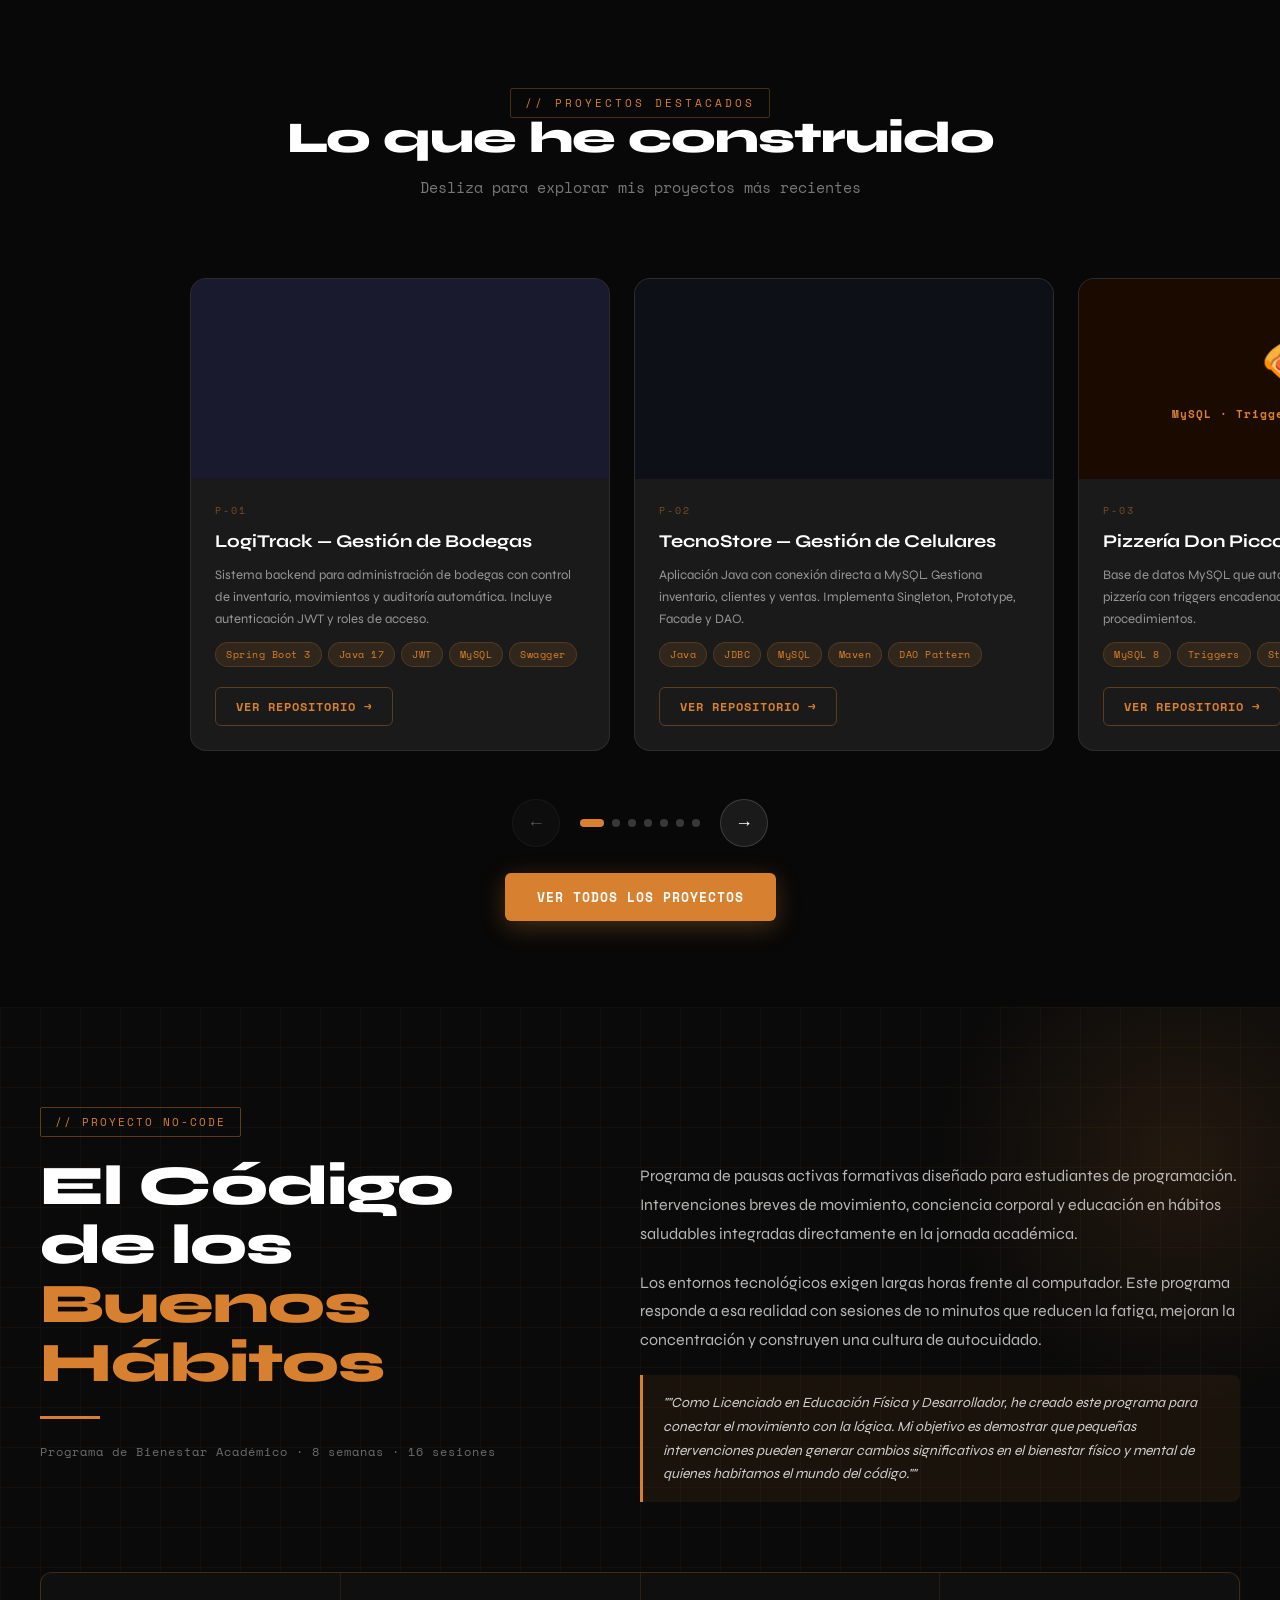
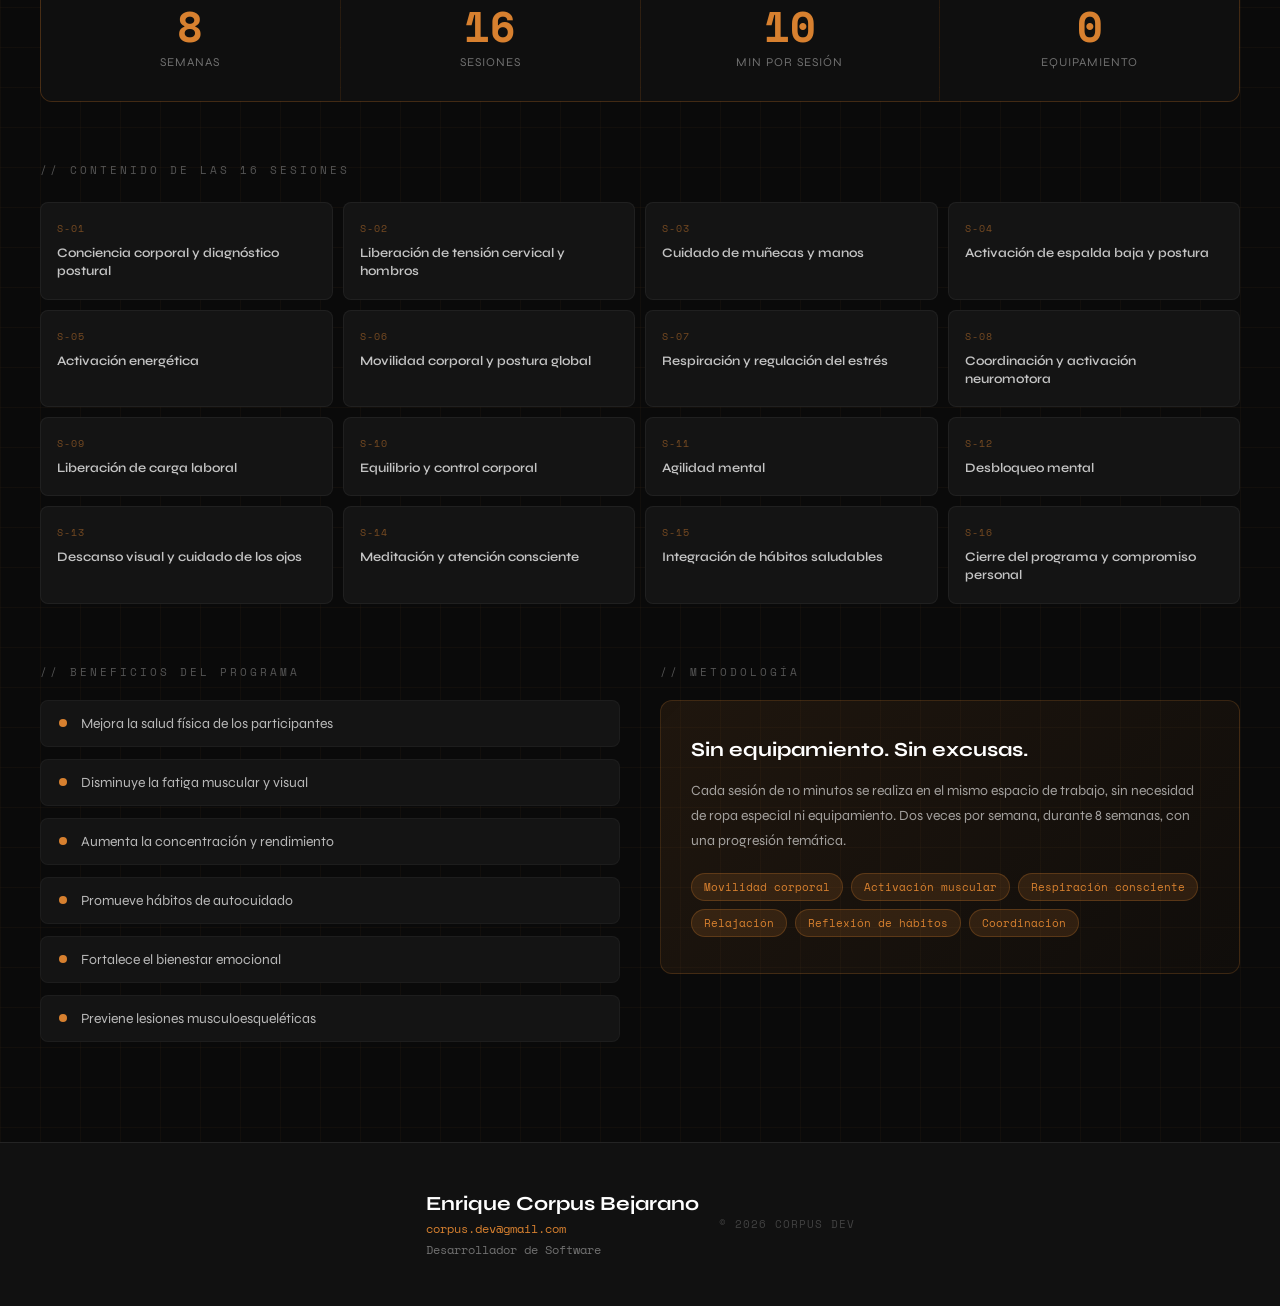
==== commit c6de4357: "Feat: :sparkles: Update gif" ====
--- a/index.html
+++ b/index.html
@@ -970,6 +970,251 @@
             <span>Scroll</span>
         </div>
     </section>
+    <!-- STACK POR CATEGORÍA -->
+    <section id="lenguajes">
+        <span class="section-label">// Stack Tecnológico</span>
+        <h2>Lenguajes & Tecnologías</h2>
+        <div class="stack-grid">
+
+            <div class="stack-card">
+                <p class="stack-cat">Backend</p>
+                <div class="stack-items">
+                    <span class="stack-item">Java <span class="sub">// v17</span></span>
+                    <span class="stack-item">Spring Boot <span class="sub">// v3</span></span>
+                    <span class="stack-item">Python</span>
+                </div>
+            </div>
+
+            <div class="stack-card">
+                <p class="stack-cat">Frontend</p>
+                <div class="stack-items">
+                    <span class="stack-item">JavaScript <span class="sub">// ES6+</span></span>
+                    <span class="stack-item">HTML5</span>
+                    <span class="stack-item">CSS3</span>
+                </div>
+            </div>
+
+            <div class="stack-card">
+                <p class="stack-cat">Bases de datos</p>
+                <div class="stack-items">
+                    <span class="stack-item">MySQL <span class="sub">// v8</span></span>
+                    <span class="stack-item">MongoDB <span class="sub">// NoSQL</span></span>
+                </div>
+            </div>
+
+            <div class="stack-card">
+                <p class="stack-cat">Seguridad</p>
+                <div class="stack-items">
+                    <span class="stack-item">JWT</span>
+                    <span class="stack-item">Spring Security</span>
+                </div>
+            </div>
+
+            <div class="stack-card">
+                <p class="stack-cat">Patrones de diseño</p>
+                <div class="stack-items">
+                    <span class="stack-item">DAO</span>
+                    <span class="stack-item">Singleton</span>
+                    <span class="stack-item">Facade</span>
+                    <span class="stack-item">Prototype</span>
+                </div>
+            </div>
+
+            <div class="stack-card">
+                <p class="stack-cat">Herramientas</p>
+                <div class="stack-items">
+                    <span class="stack-item">GitHub</span>
+                    <span class="stack-item">Maven</span>
+                    <span class="stack-item">Swagger</span>
+                </div>
+            </div>
+
+        </div>
+    </section>
+
+        <!-- PROYECTOS — CARRUSEL -->
+    <section id="proyecto">
+        <div class="proyectos-header">
+            <span class="section-label">// Proyectos Destacados</span>
+            <h2>Lo que he construido</h2>
+            <p>Desliza para explorar mis proyectos más recientes</p>
+        </div>
+
+        <div class="carrusel-wrapper">
+            <div class="carrusel-track-outer">
+                <div class="carrusel-track" id="carruselTrack">
+
+                    <!-- P1: LogiTrack -->
+                    <div class="proyecto-card">
+                        <div class="proyecto-imagen-box" style="background:#1a1a2e;">
+                            <video autoplay loop muted playsinline style="width:100%;height:100%;object-fit:cover;"><source src="../img/logitrack.mp4" type="video/mp4"></video>                           
+                             <span class="proyecto-stack">Spring Boot · JWT · MySQL</span>
+                        </div>
+                        <div class="proyecto-contenido">
+                            <span class="proyecto-num">P-01</span>
+                            <h3 class="proyecto-titulo">LogiTrack — Gestión de Bodegas</h3>
+                            <p class="proyecto-descripcion">Sistema backend para administración de bodegas con control de inventario, movimientos y auditoría automática. Incluye autenticación JWT y roles de acceso.</p>
+                            <div class="proyecto-tecnologias">
+                                <span class="tech-badge">Spring Boot 3</span>
+                                <span class="tech-badge">Java 17</span>
+                                <span class="tech-badge">JWT</span>
+                                <span class="tech-badge">MySQL</span>
+                                <span class="tech-badge">Swagger</span>
+                            </div>
+                            <a href="https://github.com/kikecorpus1/GestionBodegas_SpringBoot" class="proyecto-link" target="_blank">Ver Repositorio →</a>
+                        </div>
+                    </div>
+
+                    <!-- P2: TecnoStore -->
+                    <div class="proyecto-card">
+                        <div class="proyecto-imagen-box" style="background:#0d1117;">
+                           <video autoplay loop muted playsinline style="width:100%;height:100%;object-fit:cover;"><source src="../img/ventasCelular.mp4" type="video/mp4"></video>
+                            <span class="proyecto-stack">Java · JDBC · MySQL</span>
+                        </div>
+                        <div class="proyecto-contenido">
+                            <span class="proyecto-num">P-02</span>
+                            <h3 class="proyecto-titulo">TecnoStore — Gestión de Celulares</h3>
+                            <p class="proyecto-descripcion">Aplicación Java con conexión directa a MySQL. Gestiona inventario, clientes y ventas. Implementa Singleton, Prototype, Facade y DAO.</p>
+                            <div class="proyecto-tecnologias">
+                                <span class="tech-badge">Java</span>
+                                <span class="tech-badge">JDBC</span>
+                                <span class="tech-badge">MySQL</span>
+                                <span class="tech-badge">Maven</span>
+                                <span class="tech-badge">DAO Pattern</span>
+                            </div>
+                            <a href="https://github.com/kikecorpus1/GestionVentaDeCelulares_Java" class="proyecto-link" target="_blank">Ver Repositorio →</a>
+                        </div>
+                    </div>
+
+                    <!-- P3: Pizzería Don Piccolo -->
+                    <div class="proyecto-card">
+                        <div class="proyecto-imagen-box" style="background:#1a0a00;">
+                            <span>🍕</span>
+                            <span class="proyecto-stack">MySQL · Triggers · Procedures</span>
+                        </div>
+                        <div class="proyecto-contenido">
+                            <span class="proyecto-num">P-03</span>
+                            <h3 class="proyecto-titulo">Pizzería Don Piccolo — BD Relacional</h3>
+                            <p class="proyecto-descripcion">Base de datos MySQL que automatiza operaciones de una pizzería con triggers encadenados, funciones almacenadas y procedimientos.</p>
+                            <div class="proyecto-tecnologias">
+                                <span class="tech-badge">MySQL 8</span>
+                                <span class="tech-badge">Triggers</span>
+                                <span class="tech-badge">Stored Procedures</span>
+                                <span class="tech-badge">Views</span>
+                            </div>
+                            <a href="https://github.com/kikecorpus1/PizzeriaDonPiccolo_MYSQL" class="proyecto-link" target="_blank">Ver Repositorio →</a>
+                        </div>
+                    </div>
+
+                    <!-- P4: Campus Music -->
+                    <div class="proyecto-card">
+                        <div class="proyecto-imagen-box" style="background:#0a1a0a;">
+                            <span>🎵</span>
+                            <span class="proyecto-stack">MongoDB · Aggregation · ACID</span>
+                        </div>
+                        <div class="proyecto-contenido">
+                            <span class="proyecto-num">P-04</span>
+                            <h3 class="proyecto-titulo">Campus Music — BD NoSQL</h3>
+                            <p class="proyecto-descripcion">Sistema MongoDB para escuelas de música con Aggregation Pipeline, transacciones ACID multi-documento y control de acceso por roles.</p>
+                            <div class="proyecto-tecnologias">
+                                <span class="tech-badge">MongoDB</span>
+                                <span class="tech-badge">Aggregation</span>
+                                <span class="tech-badge">ACID</span>
+                                <span class="tech-badge">JSON Schema</span>
+                            </div>
+                            <a href="https://github.com/kikecorpus1/CampusMusic_MongoDB" class="proyecto-link" target="_blank">Ver Repositorio →</a>
+                        </div>
+                    </div>
+
+                    <!-- P5: Poker -->
+                    <div class="proyecto-card">
+                        <div class="proyecto-imagen-box" style="background:#1a0520;">
+                             <video autoplay loop muted playsinline style="width:100%;height:100%;object-fit:cover;"><source src="../img/poker.mp4" type="video/mp4"></video>
+                            <span class="proyecto-stack">JavaScript · HTML · CSS</span>
+                        </div>
+                        <div class="proyecto-contenido">
+                            <span class="proyecto-num">P-05</span>
+                            <h3 class="proyecto-titulo">Juego de Poker</h3>
+                            <p class="proyecto-descripcion">Juego interactivo con lógica completa de evaluación de manos, gestión de apuestas y flujo de partida en JavaScript vanilla.</p>
+                            <div class="proyecto-tecnologias">
+                                <span class="tech-badge">JavaScript</span>
+                                <span class="tech-badge">HTML</span>
+                                <span class="tech-badge">CSS</span>
+                            </div>
+                            <a href="https://kikecorpus1.github.io/JuegoDePoker_JavaScript" class="proyecto-link" target="_blank">Ver Proyecto →</a>
+                        </div>
+                    </div>
+
+                    <!-- P6: Pokémon -->
+                    <div class="proyecto-card">
+                        <div class="proyecto-imagen-box" style="background:#1a1400;">
+                            <video autoplay loop muted playsinline style="width:100%;height:100%;object-fit:cover;"><source src="../img/pokemon.mp4" type="video/mp4"></video>
+                            <span class="proyecto-stack">JavaScript · REST API</span>
+                        </div>
+                        <div class="proyecto-contenido">
+                            <span class="proyecto-num">P-06</span>
+                            <h3 class="proyecto-titulo">Buscador de Pokémon</h3>
+                            <p class="proyecto-descripcion">Consume la PokéAPI en tiempo real con filtros dinámicos, manejo de promesas y procesamiento asíncrono de datos JSON.</p>
+                            <div class="proyecto-tecnologias">
+                                <span class="tech-badge">JavaScript</span>
+                                <span class="tech-badge">API REST</span>
+                                <span class="tech-badge">Async/Await</span>
+                            </div>
+                            <a href="https://kikecorpus1.github.io/BuscadorDePokemones_JavaScript" class="proyecto-link" target="_blank">Ver Proyecto →</a>
+                        </div>
+                    </div>
+
+                    <!-- P7: LMS -->
+                    <div class="proyecto-card">
+                        <div class="proyecto-imagen-box" style="background:#001a12;">
+                            <video autoplay loop muted playsinline style="width:100%;height:100%;object-fit:cover;"><source src="../img/PlataformaLMS.mp4" type="video/mp4"></video>
+                            <span class="proyecto-stack">JavaScript · MockAPI</span>
+                        </div>
+                        <div class="proyecto-contenido">
+                            <span class="proyecto-num">P-07</span>
+                            <h3 class="proyecto-titulo">Plataforma LMS</h3>
+                            <p class="proyecto-descripcion">Academia SWBAR400 con gestión de cursos, docentes y estudiantes. Tres roles diferenciados con su propio panel y funcionalidades.</p>
+                            <div class="proyecto-tecnologias">
+                                <span class="tech-badge">JavaScript</span>
+                                <span class="tech-badge">MockAPI</span>
+                                <span class="tech-badge">CSS</span>
+                            </div>
+                            <a href="https://kikecorpus1.github.io/PlatafotmaLMS_JavaScript" class="proyecto-link" target="_blank">Ver Proyecto →</a>
+                        </div>
+                    </div>
+
+                    <!-- P8: Gastos -->
+                    <div class="proyecto-card">
+                        <div class="proyecto-imagen-box" style="background:#0a0a1a;">
+                            <span>💰</span>
+                            <span class="proyecto-stack">Python · Consola</span>
+                        </div>
+                        <div class="proyecto-contenido">
+                            <span class="proyecto-num">P-08</span>
+                            <h3 class="proyecto-titulo">Simulador de Gastos Diarios</h3>
+                            <p class="proyecto-descripcion">Aplicación de consola en Python para registro y análisis de gastos personales con categorías, resúmenes y reportes de balance.</p>
+                            <div class="proyecto-tecnologias">
+                                <span class="tech-badge">Python</span>
+                            </div>
+                            <a href="https://github.com/kikecorpus1/SimuladorDeGastosDiario_Python" class="proyecto-link" target="_blank">Ver Repositorio →</a>
+                        </div>
+                    </div>
+
+                </div><!-- /carrusel-track -->
+            </div><!-- /track-outer -->
+
+            <!-- Controles -->
+            <div class="carrusel-controles">
+                <button class="carr-btn" id="btnPrev" aria-label="Anterior">&#8592;</button>
+                <div class="carrusel-dots" id="carruselDots"></div>
+                <button class="carr-btn" id="btnNext" aria-label="Siguiente">&#8594;</button>
+            </div>
+        </div>
+
+        <div class="ver-todos-wrap">
+            <a href="./pages/proyectos.html" class="btn-primary">Ver todos los proyectos</a>
+        </div>
+    </section>
 
     <!-- HÁBITOS -->
     <section id="habitos-section">
@@ -1046,251 +1291,6 @@
         </div>
     </section>
 
-    <!-- STACK POR CATEGORÍA -->
-    <section id="lenguajes">
-        <span class="section-label">// Stack Tecnológico</span>
-        <h2>Lenguajes & Tecnologías</h2>
-        <div class="stack-grid">
-
-            <div class="stack-card">
-                <p class="stack-cat">Backend</p>
-                <div class="stack-items">
-                    <span class="stack-item">Java <span class="sub">// v17</span></span>
-                    <span class="stack-item">Spring Boot <span class="sub">// v3</span></span>
-                    <span class="stack-item">Python</span>
-                </div>
-            </div>
-
-            <div class="stack-card">
-                <p class="stack-cat">Frontend</p>
-                <div class="stack-items">
-                    <span class="stack-item">JavaScript <span class="sub">// ES6+</span></span>
-                    <span class="stack-item">HTML5</span>
-                    <span class="stack-item">CSS3</span>
-                </div>
-            </div>
-
-            <div class="stack-card">
-                <p class="stack-cat">Bases de datos</p>
-                <div class="stack-items">
-                    <span class="stack-item">MySQL <span class="sub">// v8</span></span>
-                    <span class="stack-item">MongoDB <span class="sub">// NoSQL</span></span>
-                </div>
-            </div>
-
-            <div class="stack-card">
-                <p class="stack-cat">Seguridad</p>
-                <div class="stack-items">
-                    <span class="stack-item">JWT</span>
-                    <span class="stack-item">Spring Security</span>
-                </div>
-            </div>
-
-            <div class="stack-card">
-                <p class="stack-cat">Patrones de diseño</p>
-                <div class="stack-items">
-                    <span class="stack-item">DAO</span>
-                    <span class="stack-item">Singleton</span>
-                    <span class="stack-item">Facade</span>
-                    <span class="stack-item">Prototype</span>
-                </div>
-            </div>
-
-            <div class="stack-card">
-                <p class="stack-cat">Herramientas</p>
-                <div class="stack-items">
-                    <span class="stack-item">GitHub</span>
-                    <span class="stack-item">Maven</span>
-                    <span class="stack-item">Swagger</span>
-                </div>
-            </div>
-
-        </div>
-    </section>
-
-    <!-- PROYECTOS — CARRUSEL -->
-    <section id="proyecto">
-        <div class="proyectos-header">
-            <span class="section-label">// Proyectos Destacados</span>
-            <h2>Lo que he construido</h2>
-            <p>Desliza para explorar mis proyectos más recientes</p>
-        </div>
-
-        <div class="carrusel-wrapper">
-            <div class="carrusel-track-outer">
-                <div class="carrusel-track" id="carruselTrack">
-
-                    <!-- P1: LogiTrack -->
-                    <div class="proyecto-card">
-                        <div class="proyecto-imagen-box" style="background:#1a1a2e;">
-                            <img src="./img/logitrack.gif" alt="LogiTrack">
-                            <span class="proyecto-stack">Spring Boot · JWT · MySQL</span>
-                        </div>
-                        <div class="proyecto-contenido">
-                            <span class="proyecto-num">P-01</span>
-                            <h3 class="proyecto-titulo">LogiTrack — Gestión de Bodegas</h3>
-                            <p class="proyecto-descripcion">Sistema backend para administración de bodegas con control de inventario, movimientos y auditoría automática. Incluye autenticación JWT y roles de acceso.</p>
-                            <div class="proyecto-tecnologias">
-                                <span class="tech-badge">Spring Boot 3</span>
-                                <span class="tech-badge">Java 17</span>
-                                <span class="tech-badge">JWT</span>
-                                <span class="tech-badge">MySQL</span>
-                                <span class="tech-badge">Swagger</span>
-                            </div>
-                            <a href="https://github.com/kikecorpus1/GestionBodegas_SpringBoot" class="proyecto-link" target="_blank">Ver Repositorio →</a>
-                        </div>
-                    </div>
-
-                    <!-- P2: TecnoStore -->
-                    <div class="proyecto-card">
-                        <div class="proyecto-imagen-box" style="background:#0d1117;">
-                            <img src="./img/ventasCelular.gif" alt="TecnoStore">
-                            <span class="proyecto-stack">Java · JDBC · MySQL</span>
-                        </div>
-                        <div class="proyecto-contenido">
-                            <span class="proyecto-num">P-02</span>
-                            <h3 class="proyecto-titulo">TecnoStore — Gestión de Celulares</h3>
-                            <p class="proyecto-descripcion">Aplicación Java con conexión directa a MySQL. Gestiona inventario, clientes y ventas. Implementa Singleton, Prototype, Facade y DAO.</p>
-                            <div class="proyecto-tecnologias">
-                                <span class="tech-badge">Java</span>
-                                <span class="tech-badge">JDBC</span>
-                                <span class="tech-badge">MySQL</span>
-                                <span class="tech-badge">Maven</span>
-                                <span class="tech-badge">DAO Pattern</span>
-                            </div>
-                            <a href="https://github.com/kikecorpus1/GestionVentaDeCelulares_Java" class="proyecto-link" target="_blank">Ver Repositorio →</a>
-                        </div>
-                    </div>
-
-                    <!-- P3: Pizzería Don Piccolo -->
-                    <div class="proyecto-card">
-                        <div class="proyecto-imagen-box" style="background:#1a0a00;">
-                            <span>🍕</span>
-                            <span class="proyecto-stack">MySQL · Triggers · Procedures</span>
-                        </div>
-                        <div class="proyecto-contenido">
-                            <span class="proyecto-num">P-03</span>
-                            <h3 class="proyecto-titulo">Pizzería Don Piccolo — BD Relacional</h3>
-                            <p class="proyecto-descripcion">Base de datos MySQL que automatiza operaciones de una pizzería con triggers encadenados, funciones almacenadas y procedimientos.</p>
-                            <div class="proyecto-tecnologias">
-                                <span class="tech-badge">MySQL 8</span>
-                                <span class="tech-badge">Triggers</span>
-                                <span class="tech-badge">Stored Procedures</span>
-                                <span class="tech-badge">Views</span>
-                            </div>
-                            <a href="https://github.com/kikecorpus1/PizzeriaDonPiccolo_MYSQL" class="proyecto-link" target="_blank">Ver Repositorio →</a>
-                        </div>
-                    </div>
-
-                    <!-- P4: Campus Music -->
-                    <div class="proyecto-card">
-                        <div class="proyecto-imagen-box" style="background:#0a1a0a;">
-                            <span>🎵</span>
-                            <span class="proyecto-stack">MongoDB · Aggregation · ACID</span>
-                        </div>
-                        <div class="proyecto-contenido">
-                            <span class="proyecto-num">P-04</span>
-                            <h3 class="proyecto-titulo">Campus Music — BD NoSQL</h3>
-                            <p class="proyecto-descripcion">Sistema MongoDB para escuelas de música con Aggregation Pipeline, transacciones ACID multi-documento y control de acceso por roles.</p>
-                            <div class="proyecto-tecnologias">
-                                <span class="tech-badge">MongoDB</span>
-                                <span class="tech-badge">Aggregation</span>
-                                <span class="tech-badge">ACID</span>
-                                <span class="tech-badge">JSON Schema</span>
-                            </div>
-                            <a href="https://github.com/kikecorpus1/CampusMusic_MongoDB" class="proyecto-link" target="_blank">Ver Repositorio →</a>
-                        </div>
-                    </div>
-
-                    <!-- P5: Poker -->
-                    <div class="proyecto-card">
-                        <div class="proyecto-imagen-box" style="background:#1a0520;">
-                            <img src="./img/poker.gif" alt="">
-                            <span class="proyecto-stack">JavaScript · HTML · CSS</span>
-                        </div>
-                        <div class="proyecto-contenido">
-                            <span class="proyecto-num">P-05</span>
-                            <h3 class="proyecto-titulo">Juego de Poker</h3>
-                            <p class="proyecto-descripcion">Juego interactivo con lógica completa de evaluación de manos, gestión de apuestas y flujo de partida en JavaScript vanilla.</p>
-                            <div class="proyecto-tecnologias">
-                                <span class="tech-badge">JavaScript</span>
-                                <span class="tech-badge">HTML</span>
-                                <span class="tech-badge">CSS</span>
-                            </div>
-                            <a href="https://kikecorpus1.github.io/JuegoDePoker_JavaScript" class="proyecto-link" target="_blank">Ver Proyecto →</a>
-                        </div>
-                    </div>
-
-                    <!-- P6: Pokémon -->
-                    <div class="proyecto-card">
-                        <div class="proyecto-imagen-box" style="background:#1a1400;">
-                            <img src="./img/pokemon.gif" alt="Pokémon">
-                            <span class="proyecto-stack">JavaScript · REST API</span>
-                        </div>
-                        <div class="proyecto-contenido">
-                            <span class="proyecto-num">P-06</span>
-                            <h3 class="proyecto-titulo">Buscador de Pokémon</h3>
-                            <p class="proyecto-descripcion">Consume la PokéAPI en tiempo real con filtros dinámicos, manejo de promesas y procesamiento asíncrono de datos JSON.</p>
-                            <div class="proyecto-tecnologias">
-                                <span class="tech-badge">JavaScript</span>
-                                <span class="tech-badge">API REST</span>
-                                <span class="tech-badge">Async/Await</span>
-                            </div>
-                            <a href="https://kikecorpus1.github.io/BuscadorDePokemones_JavaScript" class="proyecto-link" target="_blank">Ver Proyecto →</a>
-                        </div>
-                    </div>
-
-                    <!-- P7: LMS -->
-                    <div class="proyecto-card">
-                        <div class="proyecto-imagen-box" style="background:#001a12;">
-                            <img src="./img/lms.gif" alt="LMS">
-                            <span class="proyecto-stack">JavaScript · MockAPI</span>
-                        </div>
-                        <div class="proyecto-contenido">
-                            <span class="proyecto-num">P-07</span>
-                            <h3 class="proyecto-titulo">Plataforma LMS</h3>
-                            <p class="proyecto-descripcion">Academia SWBAR400 con gestión de cursos, docentes y estudiantes. Tres roles diferenciados con su propio panel y funcionalidades.</p>
-                            <div class="proyecto-tecnologias">
-                                <span class="tech-badge">JavaScript</span>
-                                <span class="tech-badge">MockAPI</span>
-                                <span class="tech-badge">CSS</span>
-                            </div>
-                            <a href="https://kikecorpus1.github.io/PlataformaLMS_JavaScript" class="proyecto-link" target="_blank">Ver Proyecto →</a>
-                        </div>
-                    </div>
-
-                    <!-- P8: Gastos -->
-                    <div class="proyecto-card">
-                        <div class="proyecto-imagen-box" style="background:#0a0a1a;">
-                            <span>💰</span>
-                            <span class="proyecto-stack">Python · Consola</span>
-                        </div>
-                        <div class="proyecto-contenido">
-                            <span class="proyecto-num">P-08</span>
-                            <h3 class="proyecto-titulo">Simulador de Gastos Diarios</h3>
-                            <p class="proyecto-descripcion">Aplicación de consola en Python para registro y análisis de gastos personales con categorías, resúmenes y reportes de balance.</p>
-                            <div class="proyecto-tecnologias">
-                                <span class="tech-badge">Python</span>
-                            </div>
-                            <a href="https://github.com/kikecorpus1/SimuladorDeGastosDiario_Python" class="proyecto-link" target="_blank">Ver Repositorio →</a>
-                        </div>
-                    </div>
-
-                </div><!-- /carrusel-track -->
-            </div><!-- /track-outer -->
-
-            <!-- Controles -->
-            <div class="carrusel-controles">
-                <button class="carr-btn" id="btnPrev" aria-label="Anterior">&#8592;</button>
-                <div class="carrusel-dots" id="carruselDots"></div>
-                <button class="carr-btn" id="btnNext" aria-label="Siguiente">&#8594;</button>
-            </div>
-        </div>
-
-        <div class="ver-todos-wrap">
-            <a href="./pages/proyectos.html" class="btn-primary">Ver todos los proyectos</a>
-        </div>
-    </section>
 
     <!-- FOOTER -->
     <section id="contacto">
